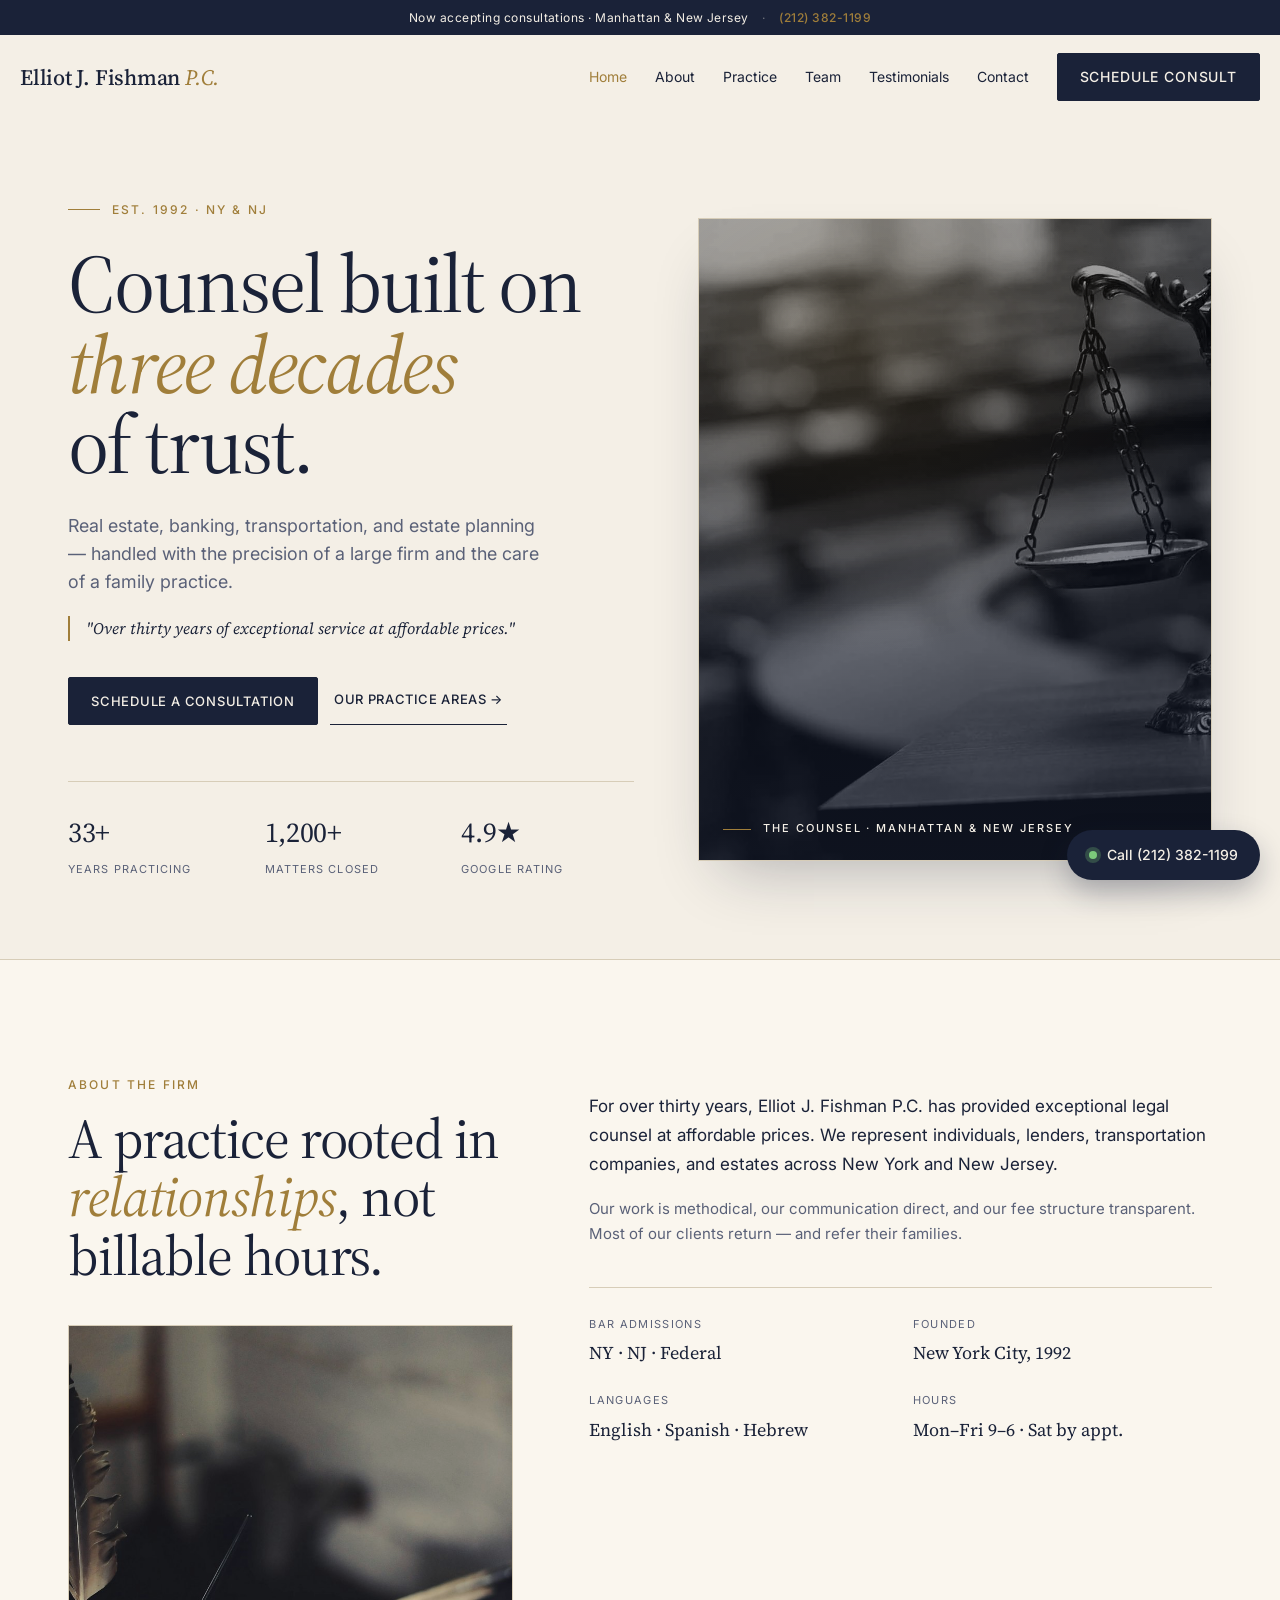
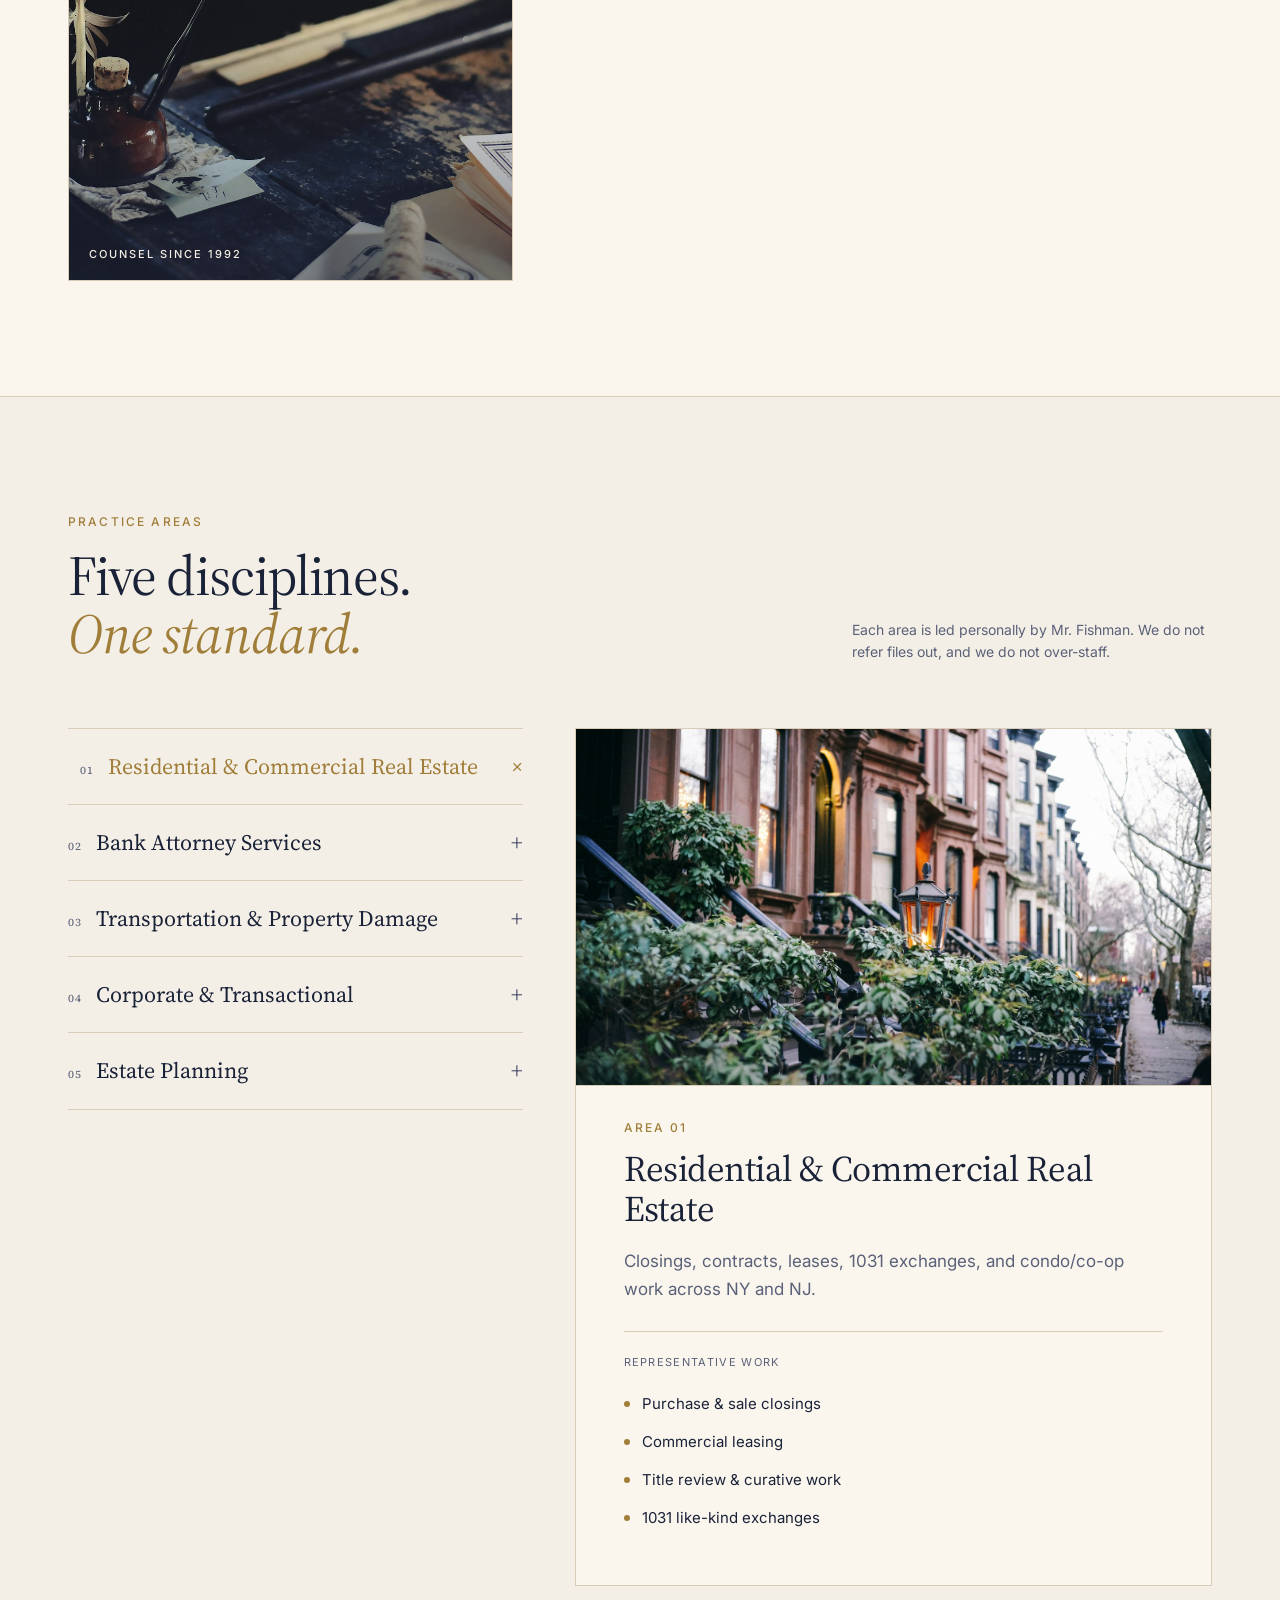
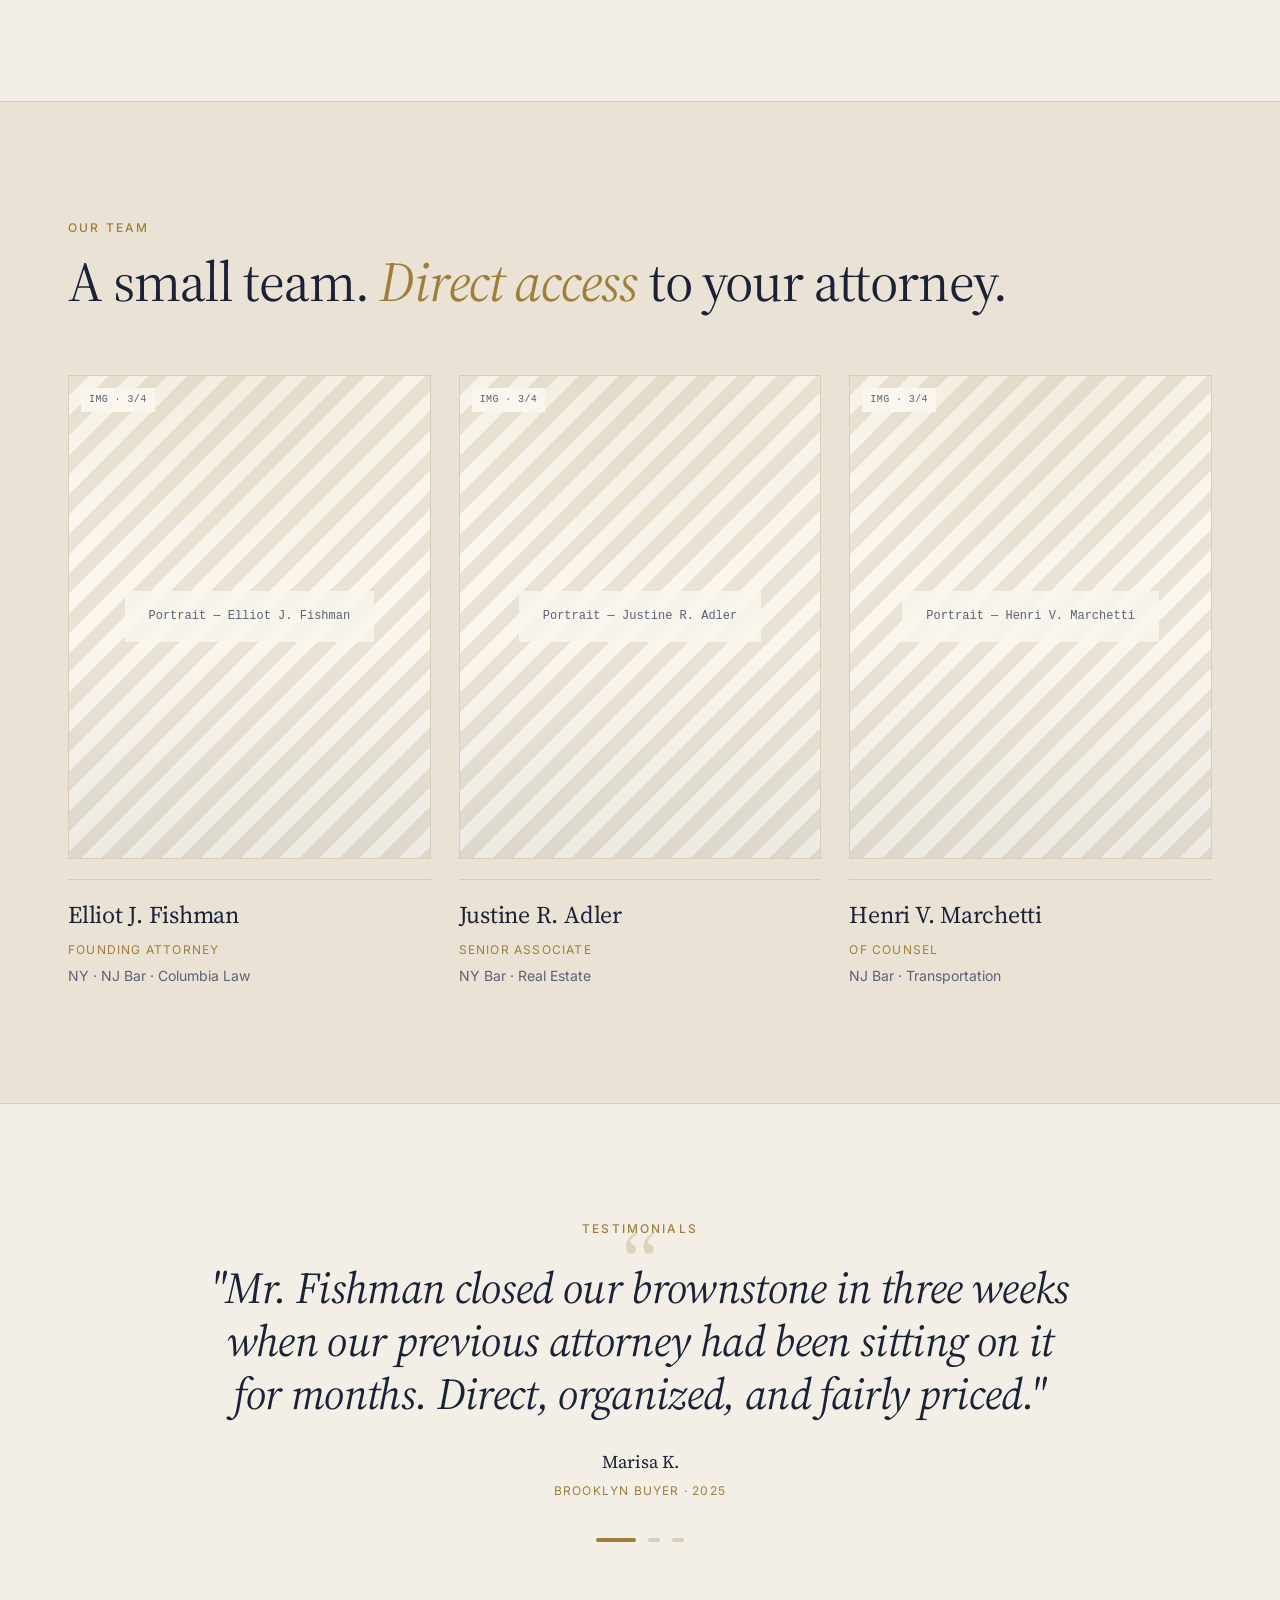
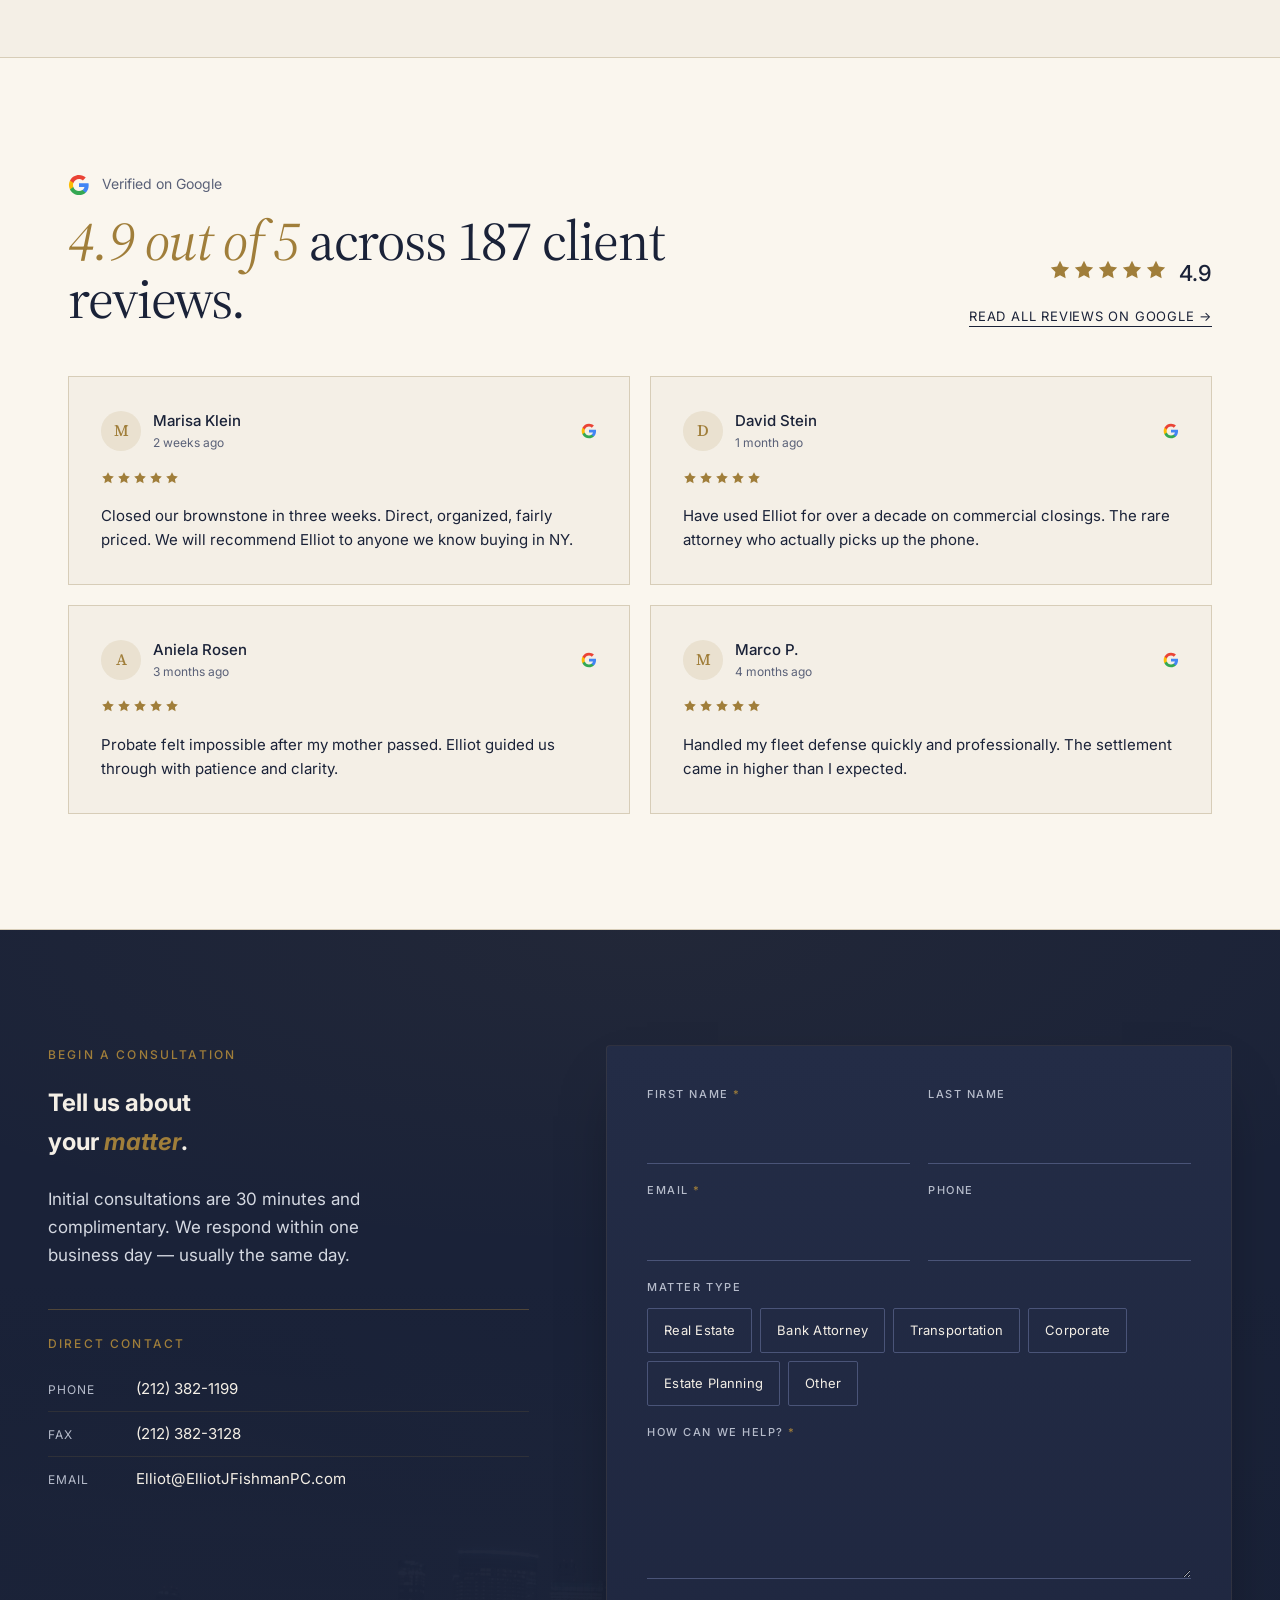
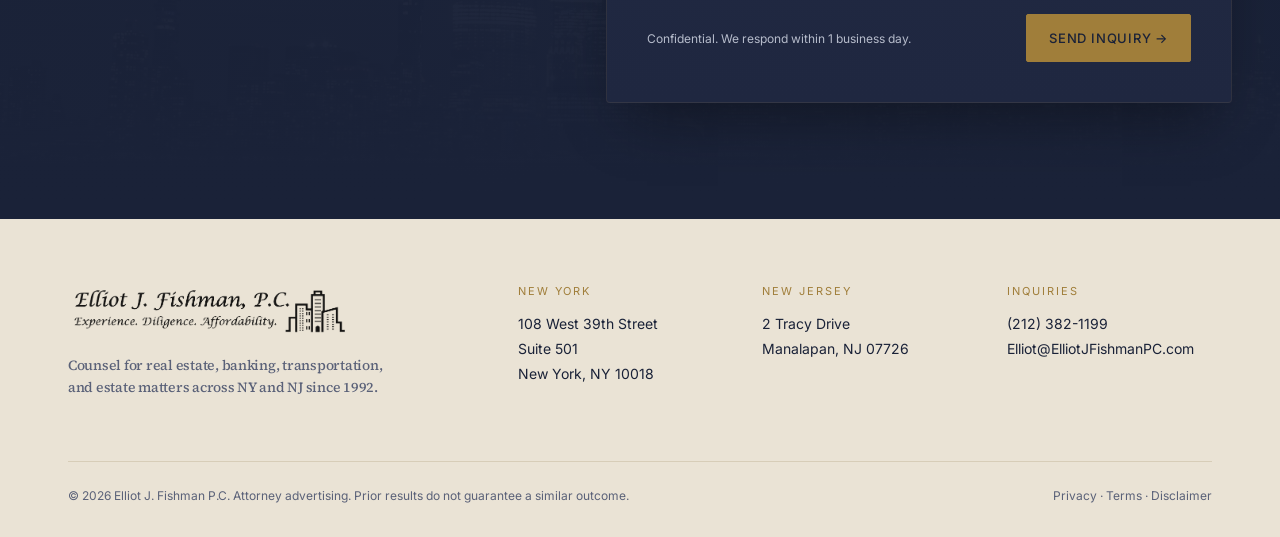
==== index.html @ ef8b5daf "Initial publish of Elliot J. Fishman P.C. site with GitHub Pages workflow Co-Authored-By: Claude Son" ====
<!doctype html>
<html lang="en">
<head>
<meta charset="utf-8" />
<meta name="viewport" content="width=device-width, initial-scale=1, viewport-fit=cover" />
<meta name="theme-color" content="#1A2238" />
<title>Trusted Counsel for Real Estate, Banking & Estate Matters in NY & NJ — Elliot J. Fishman P.C.</title>
<meta name="description" content="Elliot J. Fishman P.C. — over thirty years of exceptional legal counsel at affordable prices in New York and New Jersey." />
<link rel="preconnect" href="https://fonts.googleapis.com" />
<link rel="preconnect" href="https://fonts.gstatic.com" crossorigin />
<link rel="stylesheet" href="https://fonts.googleapis.com/css2?family=Source+Serif+4:ital,opsz,wght@0,8..60,300..700;1,8..60,400..600&family=Inter:wght@400;500;600&display=swap" />
<link rel="stylesheet" href="assets/css/site.css" />
<link rel="icon" href="data:image/svg+xml,%3Csvg xmlns='http://www.w3.org/2000/svg' viewBox='0 0 32 32'%3E%3Crect width='32' height='32' fill='%231A2238'/%3E%3Ctext x='16' y='22' font-family='Georgia,serif' font-size='20' fill='%23A07E3A' text-anchor='middle' font-style='italic'%3EF%3C/text%3E%3C/svg%3E" />
</head>
<body data-page="home">
<a href="#main" class="skip">Skip to content</a>
<div class="promobar">
  <span class="desktop-only">Now accepting consultations · Manhattan & New Jersey</span>
  <span class="sep desktop-only">·</span>
  <a href="tel:2123821199" class="phone">(212) 382-1199</a>
</div>
<header class="nav">
  <div class="container nav-inner">
    <a class="brand" href="index.html">Elliot J. Fishman <em>P.C.</em></a>
    <button class="nav-toggle" aria-expanded="false" aria-controls="nav-links" aria-label="Toggle menu"><span></span></button>
    <nav class="nav-links" id="nav-links">
      <a href="index.html" class="active">Home</a>
      <a href="about.html">About</a>
      <a href="practice.html">Practice</a>
      <a href="team.html">Team</a>
      <a href="testimonials.html">Testimonials</a>
      <a href="contact.html">Contact</a>
      <a href="contact.html" class="btn">Schedule Consult</a>
    </nav>
  </div>
  <div class="nav-backdrop"></div>
</header><main id="main">
<section class="hero">
  <div class="container">
    <div class="hero-inner">
      <div class="reveal">
        <div class="hero-eyebrow"><span class="rule"></span><span class="eyebrow">Est. 1992 · NY & NJ</span></div>
        <h1>Counsel built on<br><em>three decades</em><br>of trust.</h1>
        <p class="lead">Real estate, banking, transportation, and estate planning — handled with the precision of a large firm and the care of a family practice.</p>
        <p class="quote">"Over thirty years of exceptional service at affordable prices."</p>
        <div class="hero-cta">
          <a href="contact.html" class="btn">Schedule a Consultation</a>
          <a href="practice.html" class="btn-link">Our Practice Areas →</a>
        </div>
        <div class="hero-bar">
          <div><div class="stat-n">33+</div><div class="stat-l">Years practicing</div></div>
          <div><div class="stat-n">1,200+</div><div class="stat-l">Matters closed</div></div>
          <div><div class="stat-n">4.9★</div><div class="stat-l">Google rating</div></div>
        </div>
      </div>
      <div class="image reveal">
        <figure class="hero-figure">
          <img src="assets/img/wallpaper-law.webp" alt="Scales of justice in a courtroom" width="1920" height="1080" loading="eager" decoding="async" />
          <figcaption><span class="rule"></span>The Counsel · Manhattan &amp; New Jersey</figcaption>
        </figure>
      </div>
    </div>
  </div>
</section>
<section class="section section--paper" id="about">
  <div class="container">
    <div class="about-grid">
      <div class="reveal">
        <div class="eyebrow">About the Firm</div>
        <h2>A practice rooted in <em>relationships</em>, not billable hours.</h2>
        <figure class="about-figure">
          <img src="assets/img/vintage-desk.jpg" alt="Quill, inkwell, and parchment on a writing desk" width="1200" height="800" loading="lazy" decoding="async" />
          <figcaption>Counsel since 1992</figcaption>
        </figure>
      </div>
      <div class="reveal">
        <p>For over thirty years, Elliot J. Fishman P.C. has provided exceptional legal counsel at affordable prices. We represent individuals, lenders, transportation companies, and estates across New York and New Jersey.</p>
        <p class="dim">Our work is methodical, our communication direct, and our fee structure transparent. Most of our clients return — and refer their families.</p>
        <div class="facts">
          <div class="fact"><div class="k">Bar Admissions</div><div class="v">NY · NJ · Federal</div></div>
          <div class="fact"><div class="k">Founded</div><div class="v">New York City, 1992</div></div>
          <div class="fact"><div class="k">Languages</div><div class="v">English · Spanish · Hebrew</div></div>
          <div class="fact"><div class="k">Hours</div><div class="v">Mon–Fri 9–6 · Sat by appt.</div></div>
        </div>
      </div>
    </div>
  </div>
</section>
<section class="section" id="practice">
  <div class="container">
    <div class="section-head reveal">
      <div class="practice-head">
        <div>
          <div class="eyebrow">Practice Areas</div>
          <h2>Five disciplines.<br><em>One standard.</em></h2>
        </div>
        <div class="helper">Each area is led personally by Mr. Fishman. We do not refer files out, and we do not over-staff.</div>
      </div>
    </div>
    <div class="practice-grid">
      <div class="practice-list reveal">
        
        <button class="practice-item" data-area="real-estate" type="button">
          <span class="title"><span class="num">01</span>Residential & Commercial Real Estate</span>
          <span class="plus" aria-hidden="true">+</span>
        </button>
        <button class="practice-item" data-area="bank" type="button">
          <span class="title"><span class="num">02</span>Bank Attorney Services</span>
          <span class="plus" aria-hidden="true">+</span>
        </button>
        <button class="practice-item" data-area="transport" type="button">
          <span class="title"><span class="num">03</span>Transportation & Property Damage</span>
          <span class="plus" aria-hidden="true">+</span>
        </button>
        <button class="practice-item" data-area="corporate" type="button">
          <span class="title"><span class="num">04</span>Corporate & Transactional</span>
          <span class="plus" aria-hidden="true">+</span>
        </button>
        <button class="practice-item" data-area="estate" type="button">
          <span class="title"><span class="num">05</span>Estate Planning</span>
          <span class="plus" aria-hidden="true">+</span>
        </button>
      </div>
      <div class="reveal">
        
        <div class="practice-card" data-area="real-estate">
          <div class="practice-card-img"><img src="assets/img/brownstone-nyc.jpg" alt="Brownstone homes on a Brooklyn street" loading="lazy" decoding="async" /></div>
          <div class="eyebrow">Area 01</div>
          <h3>Residential & Commercial Real Estate</h3>
          <p>Closings, contracts, leases, 1031 exchanges, and condo/co-op work across NY and NJ.</p>
          <div class="work-head">Representative Work</div>
          <ul class="work-list"><li>Purchase & sale closings</li><li>Commercial leasing</li><li>Title review & curative work</li><li>1031 like-kind exchanges</li></ul>
        </div>
        <div class="practice-card" data-area="bank">
          <div class="practice-card-img"><img src="assets/img/bank-marble.jpg" alt="Classical marble bank facade with columns" loading="lazy" decoding="async" /></div>
          <div class="eyebrow">Area 02</div>
          <h3>Bank Attorney Services</h3>
          <p>Lender representation, loan closings, foreclosure work, and refinance documentation.</p>
          <div class="work-head">Representative Work</div>
          <ul class="work-list"><li>Residential loan closings</li><li>Commercial mortgage closings</li><li>Foreclosure proceedings</li><li>Loan modifications</li></ul>
        </div>
        <div class="practice-card" data-area="transport">
          <div class="practice-card-img"><img src="assets/img/trucks-fleet.jpg" alt="Commercial freight truck on highway" loading="lazy" decoding="async" /></div>
          <div class="eyebrow">Area 03</div>
          <h3>Transportation & Property Damage</h3>
          <p>Fleet, livery, and commercial vehicle defense — claims handled directly with carriers.</p>
          <div class="work-head">Representative Work</div>
          <ul class="work-list"><li>Fleet & livery defense</li><li>Property damage claims</li><li>Subrogation recovery</li><li>Carrier coordination</li></ul>
        </div>
        <div class="practice-card" data-area="corporate">
          <div class="practice-card-img"><img src="assets/img/courthouse-columns.jpg" alt="Classical courthouse columns" loading="lazy" decoding="async" /></div>
          <div class="eyebrow">Area 04</div>
          <h3>Corporate & Transactional</h3>
          <p>Entity formation, partnership agreements, and contract drafting for closely-held businesses.</p>
          <div class="work-head">Representative Work</div>
          <ul class="work-list"><li>LLC & corporation formation</li><li>Operating & partnership agreements</li><li>Asset purchase agreements</li><li>Commercial contracts</li></ul>
        </div>
        <div class="practice-card" data-area="estate">
          <div class="practice-card-img"><img src="assets/img/lawbooks-shelf.jpg" alt="Antique leather-bound law books on a shelf" loading="lazy" decoding="async" /></div>
          <div class="eyebrow">Area 05</div>
          <h3>Estate Planning</h3>
          <p>Wills, trusts, healthcare directives, and probate — designed to keep families intact.</p>
          <div class="work-head">Representative Work</div>
          <ul class="work-list"><li>Wills & living trusts</li><li>Healthcare proxies</li><li>Probate & administration</li><li>Estate tax planning</li></ul>
        </div>
      </div>
    </div>
  </div>
</section>
<section class="section section--alt" id="team">
  <div class="container">
    <div class="section-head reveal">
      <div class="eyebrow">Our Team</div>
      <h2>A small team. <em>Direct access</em> to your attorney.</h2>
    </div>
    <div class="team-grid">
      
      <a class="team-card reveal" href="team.html#elliot-j-fishman" style="text-decoration: none; color: inherit;">
        <div class="ph" data-aspect="3/4" role="img" aria-label="Portrait — Elliot J. Fishman"><span class="tag">IMG · 3/4</span><span class="label">Portrait — Elliot J. Fishman</span></div>
        <div class="meta">
          <div class="name">Elliot J. Fishman</div>
          <div class="role">Founding Attorney</div>
          <div class="creds">NY · NJ Bar · Columbia Law</div>
        </div>
      </a>
      <a class="team-card reveal" href="team.html#justine-r-adler" style="text-decoration: none; color: inherit;">
        <div class="ph" data-aspect="3/4" role="img" aria-label="Portrait — Justine R. Adler"><span class="tag">IMG · 3/4</span><span class="label">Portrait — Justine R. Adler</span></div>
        <div class="meta">
          <div class="name">Justine R. Adler</div>
          <div class="role">Senior Associate</div>
          <div class="creds">NY Bar · Real Estate</div>
        </div>
      </a>
      <a class="team-card reveal" href="team.html#henri-v-marchetti" style="text-decoration: none; color: inherit;">
        <div class="ph" data-aspect="3/4" role="img" aria-label="Portrait — Henri V. Marchetti"><span class="tag">IMG · 3/4</span><span class="label">Portrait — Henri V. Marchetti</span></div>
        <div class="meta">
          <div class="name">Henri V. Marchetti</div>
          <div class="role">Of Counsel</div>
          <div class="creds">NJ Bar · Transportation</div>
        </div>
      </a>
    </div>
  </div>
</section>
<section class="section testimonials" id="testimonials">
  <div class="container">
    <div class="eyebrow">Testimonials</div>
    <div class="tcarousel reveal">
      
      <div class="tslide active">
        <blockquote>"Mr. Fishman closed our brownstone in three weeks when our previous attorney had been sitting on it for months. Direct, organized, and fairly priced."</blockquote>
        <div class="who">Marisa K.</div>
        <div class="when">Brooklyn buyer · 2025</div>
      </div>
      <div class="tslide">
        <blockquote>"We have used Elliot for every commercial closing for over a decade. He is the rare attorney who actually picks up the phone."</blockquote>
        <div class="who">David S.</div>
        <div class="when">Lender, Manhattan · 2024</div>
      </div>
      <div class="tslide">
        <blockquote>"After my mother passed, the probate felt impossible. Elliot guided us through it with patience I will never forget."</blockquote>
        <div class="who">Aniela R.</div>
        <div class="when">Estate client · 2025</div>
      </div>
    </div>
    <div class="tdots">
      <button class="active" aria-label="Testimonial 1"></button><button class="" aria-label="Testimonial 2"></button><button class="" aria-label="Testimonial 3"></button>
    </div>
  </div>
</section>
<section class="section section--paper" id="reviews">
  <div class="container">
    <div class="reviews-head reveal">
      <div>
        <div style="display:flex;align-items:center;gap:12px;margin-bottom:14px;"><svg width="22" height="22" viewBox="0 0 24 24" aria-label="Google"><path d="M22.56 12.25c0-.78-.07-1.53-.2-2.25H12v4.26h5.92c-.26 1.37-1.04 2.53-2.21 3.31v2.77h3.57c2.08-1.92 3.28-4.74 3.28-8.09z" fill="#4285F4"/><path d="M12 23c2.97 0 5.46-.98 7.28-2.66l-3.57-2.77c-.98.66-2.23 1.06-3.71 1.06-2.86 0-5.29-1.93-6.16-4.53H2.18v2.84C3.99 20.53 7.7 23 12 23z" fill="#34A853"/><path d="M5.84 14.09c-.22-.66-.35-1.36-.35-2.09s.13-1.43.35-2.09V7.07H2.18C1.43 8.55 1 10.22 1 12s.43 3.45 1.18 4.93l2.85-2.22.81-.62z" fill="#FBBC05"/><path d="M12 5.38c1.62 0 3.06.56 4.21 1.64l3.15-3.15C17.45 2.09 14.97 1 12 1 7.7 1 3.99 3.47 2.18 7.07l3.66 2.84c.87-2.6 3.3-4.53 6.16-4.53z" fill="#EA4335"/></svg><span style="font-size:14px;color:var(--ink-soft);">Verified on Google</span></div>
        <h2><em>4.9 out of 5</em> across 187 client reviews.</h2>
      </div>
      <div class="right">
        <span class="stars large"><svg width="22" height="22" viewBox="0 0 24 24" fill="var(--gold)"><path d="M12 2l3.09 6.26L22 9.27l-5 4.87 1.18 6.88L12 17.77l-6.18 3.25L7 14.14 2 9.27l6.91-1.01L12 2z"/></svg><svg width="22" height="22" viewBox="0 0 24 24" fill="var(--gold)"><path d="M12 2l3.09 6.26L22 9.27l-5 4.87 1.18 6.88L12 17.77l-6.18 3.25L7 14.14 2 9.27l6.91-1.01L12 2z"/></svg><svg width="22" height="22" viewBox="0 0 24 24" fill="var(--gold)"><path d="M12 2l3.09 6.26L22 9.27l-5 4.87 1.18 6.88L12 17.77l-6.18 3.25L7 14.14 2 9.27l6.91-1.01L12 2z"/></svg><svg width="22" height="22" viewBox="0 0 24 24" fill="var(--gold)"><path d="M12 2l3.09 6.26L22 9.27l-5 4.87 1.18 6.88L12 17.77l-6.18 3.25L7 14.14 2 9.27l6.91-1.01L12 2z"/></svg><svg width="22" height="22" viewBox="0 0 24 24" fill="var(--gold)"><path d="M12 2l3.09 6.26L22 9.27l-5 4.87 1.18 6.88L12 17.77l-6.18 3.25L7 14.14 2 9.27l6.91-1.01L12 2z"/></svg></span><span class="num">4.9</span>
        <div style="margin-top:12px;"><a href="#" style="font-size:13px;color:var(--ink);border-bottom:1px solid var(--ink);text-decoration:none;padding-bottom:2px;letter-spacing:0.06em;text-transform:uppercase;">Read all reviews on Google →</a></div>
      </div>
    </div>
    <div class="reviews-grid">
      
      <div class="review reveal">
        <div class="review-top">
          <div class="review-who">
            <div class="av">M</div>
            <div><div class="nm">Marisa Klein</div><div class="tm">2 weeks ago</div></div>
          </div>
          <svg width="16" height="16" viewBox="0 0 24 24" aria-label="Google"><path d="M22.56 12.25c0-.78-.07-1.53-.2-2.25H12v4.26h5.92c-.26 1.37-1.04 2.53-2.21 3.31v2.77h3.57c2.08-1.92 3.28-4.74 3.28-8.09z" fill="#4285F4"/><path d="M12 23c2.97 0 5.46-.98 7.28-2.66l-3.57-2.77c-.98.66-2.23 1.06-3.71 1.06-2.86 0-5.29-1.93-6.16-4.53H2.18v2.84C3.99 20.53 7.7 23 12 23z" fill="#34A853"/><path d="M5.84 14.09c-.22-.66-.35-1.36-.35-2.09s.13-1.43.35-2.09V7.07H2.18C1.43 8.55 1 10.22 1 12s.43 3.45 1.18 4.93l2.85-2.22.81-.62z" fill="#FBBC05"/><path d="M12 5.38c1.62 0 3.06.56 4.21 1.64l3.15-3.15C17.45 2.09 14.97 1 12 1 7.7 1 3.99 3.47 2.18 7.07l3.66 2.84c.87-2.6 3.3-4.53 6.16-4.53z" fill="#EA4335"/></svg>
        </div>
        <span class="stars"><svg width="14" height="14" viewBox="0 0 24 24" fill="var(--gold)"><path d="M12 2l3.09 6.26L22 9.27l-5 4.87 1.18 6.88L12 17.77l-6.18 3.25L7 14.14 2 9.27l6.91-1.01L12 2z"/></svg><svg width="14" height="14" viewBox="0 0 24 24" fill="var(--gold)"><path d="M12 2l3.09 6.26L22 9.27l-5 4.87 1.18 6.88L12 17.77l-6.18 3.25L7 14.14 2 9.27l6.91-1.01L12 2z"/></svg><svg width="14" height="14" viewBox="0 0 24 24" fill="var(--gold)"><path d="M12 2l3.09 6.26L22 9.27l-5 4.87 1.18 6.88L12 17.77l-6.18 3.25L7 14.14 2 9.27l6.91-1.01L12 2z"/></svg><svg width="14" height="14" viewBox="0 0 24 24" fill="var(--gold)"><path d="M12 2l3.09 6.26L22 9.27l-5 4.87 1.18 6.88L12 17.77l-6.18 3.25L7 14.14 2 9.27l6.91-1.01L12 2z"/></svg><svg width="14" height="14" viewBox="0 0 24 24" fill="var(--gold)"><path d="M12 2l3.09 6.26L22 9.27l-5 4.87 1.18 6.88L12 17.77l-6.18 3.25L7 14.14 2 9.27l6.91-1.01L12 2z"/></svg></span>
        <p>Closed our brownstone in three weeks. Direct, organized, fairly priced. We will recommend Elliot to anyone we know buying in NY.</p>
      </div>
      <div class="review reveal">
        <div class="review-top">
          <div class="review-who">
            <div class="av">D</div>
            <div><div class="nm">David Stein</div><div class="tm">1 month ago</div></div>
          </div>
          <svg width="16" height="16" viewBox="0 0 24 24" aria-label="Google"><path d="M22.56 12.25c0-.78-.07-1.53-.2-2.25H12v4.26h5.92c-.26 1.37-1.04 2.53-2.21 3.31v2.77h3.57c2.08-1.92 3.28-4.74 3.28-8.09z" fill="#4285F4"/><path d="M12 23c2.97 0 5.46-.98 7.28-2.66l-3.57-2.77c-.98.66-2.23 1.06-3.71 1.06-2.86 0-5.29-1.93-6.16-4.53H2.18v2.84C3.99 20.53 7.7 23 12 23z" fill="#34A853"/><path d="M5.84 14.09c-.22-.66-.35-1.36-.35-2.09s.13-1.43.35-2.09V7.07H2.18C1.43 8.55 1 10.22 1 12s.43 3.45 1.18 4.93l2.85-2.22.81-.62z" fill="#FBBC05"/><path d="M12 5.38c1.62 0 3.06.56 4.21 1.64l3.15-3.15C17.45 2.09 14.97 1 12 1 7.7 1 3.99 3.47 2.18 7.07l3.66 2.84c.87-2.6 3.3-4.53 6.16-4.53z" fill="#EA4335"/></svg>
        </div>
        <span class="stars"><svg width="14" height="14" viewBox="0 0 24 24" fill="var(--gold)"><path d="M12 2l3.09 6.26L22 9.27l-5 4.87 1.18 6.88L12 17.77l-6.18 3.25L7 14.14 2 9.27l6.91-1.01L12 2z"/></svg><svg width="14" height="14" viewBox="0 0 24 24" fill="var(--gold)"><path d="M12 2l3.09 6.26L22 9.27l-5 4.87 1.18 6.88L12 17.77l-6.18 3.25L7 14.14 2 9.27l6.91-1.01L12 2z"/></svg><svg width="14" height="14" viewBox="0 0 24 24" fill="var(--gold)"><path d="M12 2l3.09 6.26L22 9.27l-5 4.87 1.18 6.88L12 17.77l-6.18 3.25L7 14.14 2 9.27l6.91-1.01L12 2z"/></svg><svg width="14" height="14" viewBox="0 0 24 24" fill="var(--gold)"><path d="M12 2l3.09 6.26L22 9.27l-5 4.87 1.18 6.88L12 17.77l-6.18 3.25L7 14.14 2 9.27l6.91-1.01L12 2z"/></svg><svg width="14" height="14" viewBox="0 0 24 24" fill="var(--gold)"><path d="M12 2l3.09 6.26L22 9.27l-5 4.87 1.18 6.88L12 17.77l-6.18 3.25L7 14.14 2 9.27l6.91-1.01L12 2z"/></svg></span>
        <p>Have used Elliot for over a decade on commercial closings. The rare attorney who actually picks up the phone.</p>
      </div>
      <div class="review reveal">
        <div class="review-top">
          <div class="review-who">
            <div class="av">A</div>
            <div><div class="nm">Aniela Rosen</div><div class="tm">3 months ago</div></div>
          </div>
          <svg width="16" height="16" viewBox="0 0 24 24" aria-label="Google"><path d="M22.56 12.25c0-.78-.07-1.53-.2-2.25H12v4.26h5.92c-.26 1.37-1.04 2.53-2.21 3.31v2.77h3.57c2.08-1.92 3.28-4.74 3.28-8.09z" fill="#4285F4"/><path d="M12 23c2.97 0 5.46-.98 7.28-2.66l-3.57-2.77c-.98.66-2.23 1.06-3.71 1.06-2.86 0-5.29-1.93-6.16-4.53H2.18v2.84C3.99 20.53 7.7 23 12 23z" fill="#34A853"/><path d="M5.84 14.09c-.22-.66-.35-1.36-.35-2.09s.13-1.43.35-2.09V7.07H2.18C1.43 8.55 1 10.22 1 12s.43 3.45 1.18 4.93l2.85-2.22.81-.62z" fill="#FBBC05"/><path d="M12 5.38c1.62 0 3.06.56 4.21 1.64l3.15-3.15C17.45 2.09 14.97 1 12 1 7.7 1 3.99 3.47 2.18 7.07l3.66 2.84c.87-2.6 3.3-4.53 6.16-4.53z" fill="#EA4335"/></svg>
        </div>
        <span class="stars"><svg width="14" height="14" viewBox="0 0 24 24" fill="var(--gold)"><path d="M12 2l3.09 6.26L22 9.27l-5 4.87 1.18 6.88L12 17.77l-6.18 3.25L7 14.14 2 9.27l6.91-1.01L12 2z"/></svg><svg width="14" height="14" viewBox="0 0 24 24" fill="var(--gold)"><path d="M12 2l3.09 6.26L22 9.27l-5 4.87 1.18 6.88L12 17.77l-6.18 3.25L7 14.14 2 9.27l6.91-1.01L12 2z"/></svg><svg width="14" height="14" viewBox="0 0 24 24" fill="var(--gold)"><path d="M12 2l3.09 6.26L22 9.27l-5 4.87 1.18 6.88L12 17.77l-6.18 3.25L7 14.14 2 9.27l6.91-1.01L12 2z"/></svg><svg width="14" height="14" viewBox="0 0 24 24" fill="var(--gold)"><path d="M12 2l3.09 6.26L22 9.27l-5 4.87 1.18 6.88L12 17.77l-6.18 3.25L7 14.14 2 9.27l6.91-1.01L12 2z"/></svg><svg width="14" height="14" viewBox="0 0 24 24" fill="var(--gold)"><path d="M12 2l3.09 6.26L22 9.27l-5 4.87 1.18 6.88L12 17.77l-6.18 3.25L7 14.14 2 9.27l6.91-1.01L12 2z"/></svg></span>
        <p>Probate felt impossible after my mother passed. Elliot guided us through with patience and clarity.</p>
      </div>
      <div class="review reveal">
        <div class="review-top">
          <div class="review-who">
            <div class="av">M</div>
            <div><div class="nm">Marco P.</div><div class="tm">4 months ago</div></div>
          </div>
          <svg width="16" height="16" viewBox="0 0 24 24" aria-label="Google"><path d="M22.56 12.25c0-.78-.07-1.53-.2-2.25H12v4.26h5.92c-.26 1.37-1.04 2.53-2.21 3.31v2.77h3.57c2.08-1.92 3.28-4.74 3.28-8.09z" fill="#4285F4"/><path d="M12 23c2.97 0 5.46-.98 7.28-2.66l-3.57-2.77c-.98.66-2.23 1.06-3.71 1.06-2.86 0-5.29-1.93-6.16-4.53H2.18v2.84C3.99 20.53 7.7 23 12 23z" fill="#34A853"/><path d="M5.84 14.09c-.22-.66-.35-1.36-.35-2.09s.13-1.43.35-2.09V7.07H2.18C1.43 8.55 1 10.22 1 12s.43 3.45 1.18 4.93l2.85-2.22.81-.62z" fill="#FBBC05"/><path d="M12 5.38c1.62 0 3.06.56 4.21 1.64l3.15-3.15C17.45 2.09 14.97 1 12 1 7.7 1 3.99 3.47 2.18 7.07l3.66 2.84c.87-2.6 3.3-4.53 6.16-4.53z" fill="#EA4335"/></svg>
        </div>
        <span class="stars"><svg width="14" height="14" viewBox="0 0 24 24" fill="var(--gold)"><path d="M12 2l3.09 6.26L22 9.27l-5 4.87 1.18 6.88L12 17.77l-6.18 3.25L7 14.14 2 9.27l6.91-1.01L12 2z"/></svg><svg width="14" height="14" viewBox="0 0 24 24" fill="var(--gold)"><path d="M12 2l3.09 6.26L22 9.27l-5 4.87 1.18 6.88L12 17.77l-6.18 3.25L7 14.14 2 9.27l6.91-1.01L12 2z"/></svg><svg width="14" height="14" viewBox="0 0 24 24" fill="var(--gold)"><path d="M12 2l3.09 6.26L22 9.27l-5 4.87 1.18 6.88L12 17.77l-6.18 3.25L7 14.14 2 9.27l6.91-1.01L12 2z"/></svg><svg width="14" height="14" viewBox="0 0 24 24" fill="var(--gold)"><path d="M12 2l3.09 6.26L22 9.27l-5 4.87 1.18 6.88L12 17.77l-6.18 3.25L7 14.14 2 9.27l6.91-1.01L12 2z"/></svg><svg width="14" height="14" viewBox="0 0 24 24" fill="var(--gold)"><path d="M12 2l3.09 6.26L22 9.27l-5 4.87 1.18 6.88L12 17.77l-6.18 3.25L7 14.14 2 9.27l6.91-1.01L12 2z"/></svg></span>
        <p>Handled my fleet defense quickly and professionally. The settlement came in higher than I expected.</p>
      </div>
    </div>
  </div>
</section>
<section class="contact" id="contact">
  <div class="container">
    <div class="reveal">
      <div class="eyebrow">Begin a Consultation</div>
      <h2>Tell us about<br>your <em>matter</em>.</h2>
      <p class="lead">Initial consultations are 30 minutes and complimentary. We respond within one business day — usually the same day.</p>
      <div class="contact-direct">
        <div class="eyebrow">Direct Contact</div>
        <div class="row"><span class="k">Phone</span><span><a href="tel:2123821199">(212) 382-1199</a></span></div>
        <div class="row"><span class="k">Fax</span><span>(212) 382-3128</span></div>
        <div class="row"><span class="k">Email</span><span><a href="mailto:Elliot@ElliotJFishmanPC.com">Elliot@ElliotJFishmanPC.com</a></span></div>
      </div>
    </div>
    <div class="reveal">
      <div class="form-wrap">
        <form class="contact-form form" novalidate>
          <input type="hidden" name="matter" value="" />
          <div class="form-row">
            <div class="field" data-required><label>First Name <span class="req">*</span></label><input name="first" type="text" autocomplete="given-name" /></div>
            <div class="field"><label>Last Name</label><input name="last" type="text" autocomplete="family-name" /></div>
          </div>
          <div class="form-row">
            <div class="field" data-required data-type="email"><label>Email <span class="req">*</span></label><input name="email" type="email" autocomplete="email" /></div>
            <div class="field"><label>Phone</label><input name="phone" type="tel" autocomplete="tel" /></div>
          </div>
          <div class="field" style="margin-bottom:18px;">
            <div class="matter-label">Matter type</div>
            <div class="matter-chips">
              <button type="button" class="chip" data-matter="Real Estate">Real Estate</button><button type="button" class="chip" data-matter="Bank Attorney">Bank Attorney</button><button type="button" class="chip" data-matter="Transportation">Transportation</button><button type="button" class="chip" data-matter="Corporate">Corporate</button><button type="button" class="chip" data-matter="Estate Planning">Estate Planning</button><button type="button" class="chip" data-matter="Other">Other</button>
            </div>
          </div>
          <div class="field" data-required><label>How can we help? <span class="req">*</span></label><textarea name="message" rows="4"></textarea></div>
          <div class="form-foot">
            <span class="note">Confidential. We respond within 1 business day.</span>
            <button type="submit" class="btn btn-gold">Send Inquiry →</button>
          </div>
        </form>
      </div>
      <div class="success" style="display:none;">
        <div class="check">✓</div>
        <h3>Inquiry received.</h3>
        <p>Thank you, <span data-name>there</span>. Mr. Fishman or a senior associate will reach out within one business day.</p>
        <button class="btn">Send another</button>
      </div>
    </div>
  </div>
</section></main>
<footer class="footer">
  <div class="container">
    <div class="footer-grid">
      <div class="footer-brand">
        <img src="assets/img/logo.webp" alt="Elliot J. Fishman P.C. — Experience. Diligence. Affordability." class="footer-logo" width="500" height="120" loading="lazy" />
        <p>Counsel for real estate, banking, transportation, and estate matters across NY and NJ since 1992.</p>
      </div>
      <div class="footer-col">
        <div class="h">New York</div>
        <div>108 West 39th Street</div>
        <div>Suite 501</div>
        <div>New York, NY 10018</div>
      </div>
      <div class="footer-col">
        <div class="h">New Jersey</div>
        <div>2 Tracy Drive</div>
        <div>Manalapan, NJ 07726</div>
      </div>
      <div class="footer-col">
        <div class="h">Inquiries</div>
        <div><a href="tel:2123821199">(212) 382-1199</a></div>
        <div><a href="mailto:Elliot@ElliotJFishmanPC.com">Elliot@ElliotJFishmanPC.com</a></div>
      </div>
    </div>
    <div class="footer-bar">
      <span>© 2026 Elliot J. Fishman P.C. Attorney advertising. Prior results do not guarantee a similar outcome.</span>
      <span>Privacy · Terms · Disclaimer</span>
    </div>
  </div>
</footer>
<a href="tel:2123821199" class="sticky-call" aria-label="Call (212) 382-1199">
  <span class="pulse" aria-hidden="true"></span>
  <span class="label">Call (212) 382-1199</span>
</a>
<script src="assets/js/site.js"></script>
</body>
</html>
---- assets/css/site.css ----
/* Fishman Law — Direction A (The Counsel)
   Editorial trust: Source Serif 4 + Inter, ivory + ink navy + warm gold.
   Mobile-first; scales up gracefully. */

:root {
  --bg: #F4EFE6;
  --bg-alt: #EAE3D5;
  --paper: #FAF6EE;
  --ink: #1A2238;
  --ink-soft: #5A6178;
  --rule: #D7CDB8;
  --gold: #A07E3A;
  --gold-soft: #A07E3A20;
  --maxw: 1240px;
  --pad-x: clamp(24px, 5vw, 48px);
  --display: "Source Serif 4", "Iowan Old Style", Georgia, serif;
  --body: "Inter", system-ui, -apple-system, "Segoe UI", sans-serif;
  --shadow-lg: 0 20px 50px rgba(26, 34, 56, 0.10);
  --shadow-md: 0 8px 24px rgba(26, 34, 56, 0.08);
}

*, *::before, *::after { box-sizing: border-box; }

html { scroll-behavior: smooth; overflow-x: hidden; }
body {
  margin: 0;
  background: var(--bg);
  color: var(--ink);
  font-family: var(--body);
  font-size: 16px;
  line-height: 1.6;
  -webkit-font-smoothing: antialiased;
  -moz-osx-font-smoothing: grayscale;
  text-rendering: optimizeLegibility;
  overflow-x: hidden;
}

img { display: block; max-width: 100%; height: auto; }
a { color: inherit; }
button, input, textarea, select { font: inherit; color: inherit; }

.serif { font-family: var(--display); font-weight: 400; }
.eyebrow {
  font-size: 12px;
  letter-spacing: 0.18em;
  text-transform: uppercase;
  color: var(--gold);
  font-weight: 500;
}
.rule { width: 32px; height: 1px; background: var(--gold); display: inline-block; }

.container { max-width: var(--maxw); margin: 0 auto; padding-left: var(--pad-x); padding-right: var(--pad-x); width: 100%; box-sizing: border-box; }

/* ============== Promo bar ============== */
.promobar {
  background: var(--ink);
  color: var(--bg);
  font-size: 12px;
  letter-spacing: 0.04em;
  padding: 8px 0;
  text-align: center;
}
.promobar .sep { margin: 0 10px; opacity: 0.4; }
.promobar .phone { color: var(--gold); font-weight: 500; text-decoration: none; }
@media (max-width: 540px) { .promobar .desktop-only { display: none; } }

/* ============== Nav ============== */
.nav {
  position: sticky; top: 0; z-index: 50;
  background: rgba(250, 246, 238, 0);
  border-bottom: 1px solid transparent;
  transition: background .25s ease, border-color .25s ease, backdrop-filter .25s ease;
}
.nav.scrolled {
  background: rgba(250, 246, 238, 0.94);
  backdrop-filter: saturate(140%) blur(10px);
  -webkit-backdrop-filter: saturate(140%) blur(10px);
  border-bottom-color: var(--rule);
}
.nav-inner {
  display: flex; align-items: center; justify-content: space-between;
  padding: 18px 0;
  gap: 16px;
  gap: 16px;
}
.brand {
  font-family: var(--display);
  font-size: 22px; font-weight: 500; letter-spacing: -0.01em;
  text-decoration: none; color: var(--ink); line-height: 1;
}
.brand em { color: var(--gold); font-style: italic; font-weight: 400; }
.nav-links { display: flex; align-items: center; gap: 28px; }
.nav-links a { color: var(--ink); text-decoration: none; font-size: 14px; }
.nav-links a:hover { color: var(--gold); }
.nav-links a.active { color: var(--gold); }
.nav-links a.btn { color: var(--bg); }
.nav-links a.btn:hover { color: var(--ink); }
.btn {
  display: inline-flex; align-items: center; gap: 8px;
  background: var(--ink); color: var(--bg);
  padding: 14px 22px; border-radius: 2px;
  text-decoration: none; font-size: 13px;
  letter-spacing: 0.06em; text-transform: uppercase; font-weight: 500;
  border: 1px solid var(--ink); cursor: pointer;
  transition: background .18s ease, color .18s ease, transform .18s ease, box-shadow .18s ease;
  min-height: 48px; line-height: 1;
}
.btn:active { transform: translateY(1px); }
.btn:focus-visible { outline: 2px solid var(--gold); outline-offset: 3px; }
.btn:hover { background: var(--gold); border-color: var(--gold); color: var(--ink); box-shadow: 0 10px 24px -8px rgba(160,126,58,0.5); }
.btn-ghost {
  background: transparent; color: var(--ink); border: 1px solid var(--ink);
}
.btn-ghost:hover { background: var(--ink); color: var(--bg); }
.btn-gold { background: var(--gold); border-color: var(--gold); color: var(--ink); }
.btn-gold:hover { background: var(--ink); border-color: var(--ink); color: var(--bg); }

.nav-toggle {
  display: none;
  width: 48px; height: 48px;
  background: transparent; border: 1px solid var(--rule);
  border-radius: 2px; cursor: pointer;
  padding: 0; align-items: center; justify-content: center;
  transition: border-color .15s, background .15s;
}
.nav-toggle:hover { border-color: var(--gold); }
.nav-toggle[aria-expanded="true"] { background: var(--paper); border-color: var(--gold); position: relative; z-index: 51; }
.nav-toggle span {
  position: relative; display: block; width: 18px; height: 1.5px; background: var(--ink);
  transition: transform .25s, opacity .25s;
}
.nav-toggle span::before, .nav-toggle span::after {
  content: ""; position: absolute; left: 0; width: 18px; height: 1.5px; background: var(--ink);
  transition: transform .25s, top .25s;
}
.nav-toggle span::before { top: -6px; }
.nav-toggle span::after { top: 6px; }
.nav-toggle[aria-expanded="true"] span { background: transparent; }
.nav-toggle[aria-expanded="true"] span::before { top: 0; transform: rotate(45deg); }
.nav-toggle[aria-expanded="true"] span::after { top: 0; transform: rotate(-45deg); }

@media (max-width: 1024px) {
  .nav-toggle { display: inline-flex; }
  .nav-links {
    position: fixed; inset: 0 0 0 auto;
    width: min(380px, 88vw);
    flex-direction: column;
    align-items: stretch;
    background: var(--paper);
    padding: 96px 28px 32px;
    gap: 0;
    transform: translateX(100%);
    transition: transform .3s ease;
    box-shadow: -20px 0 40px rgba(26,34,56,0.08);
    z-index: 49;
    overflow-y: auto;
    overscroll-behavior: contain;
    padding-bottom: max(32px, env(safe-area-inset-bottom));
  }
  .nav-links.open { transform: translateX(0); }
  .nav-links a {
    font-family: var(--display);
    font-size: 22px;
    padding: 16px 0;
    border-bottom: 1px solid var(--rule);
    letter-spacing: -0.01em;
    transition: color .15s, padding-left .25s;
  }
  .nav-links a:hover, .nav-links a.active { padding-left: 8px; }
  .nav-links .btn { margin-top: 28px; justify-content: center; padding: 18px; font-size: 13px; border-radius: 2px; }
  .nav-links .btn:hover { padding-left: 18px; }
  .nav-backdrop {
    position: fixed; inset: 0; background: rgba(26,34,56,0.4);
    opacity: 0; pointer-events: none;
    transition: opacity .25s; z-index: 48;
  }
  .nav-backdrop.show { opacity: 1; pointer-events: auto; }
}
@media (max-width: 640px) {
  .nav-inner { padding-left: 8px; padding-right: 8px; }
  .brand { font-size: 19px; }
}

/* ============== Hero ============== */
.hero {
  border-bottom: 1px solid var(--rule);
}
.hero-inner {
  display: grid;
  grid-template-columns: 1.1fr 1fr;
  gap: 64px;
  align-items: center;
  min-height: 680px;
  padding: 80px 0;
}
.hero h1 {
  font-family: var(--display);
  font-size: clamp(40px, 6.4vw, 84px);
  line-height: 0.98;
  font-weight: 400;
  letter-spacing: -0.025em;
  margin: 24px 0 0;
  text-wrap: balance;
}
.hero h1 em { color: var(--gold); font-style: italic; font-weight: 400; }
.hero .lead {
  font-size: clamp(17px, 1.4vw, 19px);
  line-height: 1.55;
  color: var(--ink-soft);
  margin-top: 28px;
  max-width: 480px;
}
.hero .quote {
  font-family: var(--display);
  font-style: italic;
  font-size: 16px;
  margin-top: 20px;
  padding-left: 16px;
  border-left: 2px solid var(--gold);
  max-width: 500px;
}
.hero-cta { display: flex; flex-wrap: wrap; gap: 12px; margin-top: 36px; }
.hero-cta .btn-link {
  color: var(--ink);
  padding: 12px 4px;
  border-bottom: 1px solid var(--ink);
  text-decoration: none;
  font-size: 13px;
  letter-spacing: 0.05em;
  text-transform: uppercase;
  font-weight: 500;
}
.hero-bar {
  display: grid;
  grid-template-columns: repeat(3, 1fr);
  gap: 24px;
  margin-top: 56px;
  padding-top: 28px;
  border-top: 1px solid var(--rule);
}
.hero-bar .stat-n { font-family: var(--display); font-size: clamp(22px, 2.2vw, 30px); font-weight: 400; letter-spacing: -0.01em; }
.hero-bar .stat-l { font-size: 11px; letter-spacing: 0.1em; text-transform: uppercase; color: var(--ink-soft); margin-top: 6px; }

.hero-eyebrow { display: flex; align-items: center; gap: 12px; }

@media (max-width: 1024px) {
  .hero-inner { grid-template-columns: 1fr; gap: 36px; min-height: 0; padding: 40px 0 64px; }
  .hero h1 { font-size: clamp(38px, 7.5vw, 60px); }
  .hero .image { order: -1; max-width: 520px; margin: 0 auto; width: 100%; }
  .hero .image .ph { max-height: 56vh; }
  .hero-bar { gap: 16px; }
  .hero .lead { max-width: none; }
  .hero .quote { max-width: none; }
}
@media (max-width: 640px) {
  .hero-inner { padding: 24px 0 56px; gap: 28px; }
  .hero .image { max-width: 100%; }
  .hero .image .ph { max-height: 60vh; }
  .hero h1 { font-size: clamp(36px, 9vw, 48px); }
  .hero-bar { grid-template-columns: 1fr 1fr; gap: 18px 24px; }
  .hero-bar > div:nth-child(3) { grid-column: 1 / -1; padding-top: 12px; border-top: 1px solid var(--rule); }
}

/* ============== Hero figure (real photo) ============== */
.hero-figure {
  position: relative; margin: 0;
  aspect-ratio: 4 / 5;
  overflow: hidden;
  border: 1px solid var(--rule);
  background: var(--ink);
  box-shadow: 0 30px 60px -24px rgba(26,34,56,0.30);
}
.hero-figure img {
  position: absolute; inset: 0;
  width: 100%; height: 100%;
  object-fit: cover;
  filter: contrast(1.04) brightness(0.92);
}
.hero-figure::before {
  content: "";
  position: absolute; inset: 0;
  background:
    radial-gradient(120% 80% at 30% 20%, rgba(160,126,58,0.18), transparent 60%),
    linear-gradient(180deg, rgba(26,34,56,0.10) 0%, rgba(26,34,56,0.55) 100%);
  pointer-events: none;
  z-index: 1;
}
.hero-figure figcaption {
  position: absolute; left: 24px; right: 24px; bottom: 22px;
  z-index: 2;
  display: flex; align-items: center; gap: 12px;
  color: var(--bg);
  font-size: 11px; letter-spacing: 0.18em; text-transform: uppercase;
  font-weight: 500;
}
.hero-figure figcaption .rule { background: var(--gold); width: 28px; }
@media (max-width: 1024px) {
  .hero-figure { aspect-ratio: 5 / 4; max-height: 56vh; }
}
@media (max-width: 640px) {
  .hero-figure { aspect-ratio: 4 / 3; max-height: 50vh; }
  .hero-figure figcaption { left: 18px; right: 18px; bottom: 16px; font-size: 10px; }
}

/* ============== Placeholder image ============== */
.ph {
  position: relative;
  background:
    radial-gradient(120% 90% at 50% -10%, rgba(160,126,58,0.10), transparent 60%),
    repeating-linear-gradient(135deg, var(--bg-alt), var(--bg-alt) 14px, var(--paper) 14px, var(--paper) 28px);
  border: 1px solid var(--rule);
  display: flex; align-items: center; justify-content: center;
  aspect-ratio: 16 / 10;
  overflow: hidden;
}
.ph::after {
  content: "";
  position: absolute; inset: 0;
  background: linear-gradient(180deg, transparent 55%, rgba(26,34,56,0.06) 100%);
  pointer-events: none;
}
.ph[data-aspect="4/5"] { aspect-ratio: 4 / 5; }
.ph[data-aspect="3/4"] { aspect-ratio: 3 / 4; }
.ph[data-aspect="1/1"] { aspect-ratio: 1 / 1; }
.ph[data-aspect="4/3"] { aspect-ratio: 4 / 3; }
.ph[data-aspect="2/1"] { aspect-ratio: 2 / 1; }
.ph .tag {
  position: absolute; top: 12px; left: 12px;
  font-family: ui-monospace, Menlo, monospace;
  font-size: 10px; letter-spacing: 0.04em;
  color: var(--ink-soft); background: var(--paper);
  padding: 4px 8px;
}
.ph .label {
  font-family: ui-monospace, Menlo, monospace;
  font-size: 12px; color: var(--ink-soft);
  text-align: center; padding: 16px 24px;
  background: rgba(250, 246, 238, 0.85);
  max-width: 80%;
}

/* ============== Section helpers ============== */
.section { padding: clamp(64px, 9vw, 120px) 0; border-bottom: 1px solid var(--rule); }
.section--paper { background: var(--paper); }
.section--alt { background: var(--bg-alt); }
.section-head { margin-bottom: clamp(40px, 6vw, 64px); }
.section h2 {
  font-family: var(--display);
  font-size: clamp(36px, 5vw, 56px);
  line-height: 1.04;
  font-weight: 400;
  letter-spacing: -0.02em;
  margin: 16px 0 0;
}
.section h2 em { color: var(--gold); font-style: italic; font-weight: 400; }

/* ============== About row ============== */
.about-grid {
  display: grid; grid-template-columns: 1fr 1.4fr; gap: clamp(32px, 6vw, 96px);
}
@media (max-width: 1024px) { .about-grid { grid-template-columns: 1fr; gap: 32px; } }
.about-grid p { font-size: 17px; line-height: 1.7; }
.about-grid p.dim { font-size: 15px; color: var(--ink-soft); }
.about-figure {
  position: relative; margin: 32px 0 0;
  aspect-ratio: 4 / 3;
  overflow: hidden;
  border: 1px solid var(--rule);
  background: var(--ink);
}
.about-figure img {
  width: 100%; height: 100%;
  object-fit: cover;
  display: block;
  filter: contrast(1.04) brightness(0.95) saturate(0.92);
}
.about-figure::after {
  content: "";
  position: absolute; inset: 0;
  background: linear-gradient(180deg, transparent 50%, rgba(26,34,56,0.5) 100%);
  pointer-events: none;
}
.about-figure figcaption {
  position: absolute; left: 20px; bottom: 16px;
  color: var(--bg);
  font-size: 11px; letter-spacing: 0.18em; text-transform: uppercase;
  font-weight: 500;
  z-index: 1;
}
@media (min-width: 1025px) {
  .about-figure { aspect-ratio: 4 / 5; margin-top: 40px; }
}
@media (max-width: 1024px) {
  .about-figure { aspect-ratio: 16 / 10; margin-top: 24px; max-width: 540px; }
}
.facts {
  display: grid; grid-template-columns: 1fr 1fr; gap: 24px;
  margin-top: 40px; padding-top: 28px; border-top: 1px solid var(--rule);
}
@media (max-width: 480px) { .facts { gap: 20px 16px; } }
.fact .k { font-size: 11px; letter-spacing: 0.12em; text-transform: uppercase; color: var(--ink-soft); }
.fact .v { font-family: var(--display); font-size: 18px; margin-top: 6px; }

/* ============== Practice ============== */
.practice-head {
  display: grid; grid-template-columns: 1fr 1fr; gap: 48px; align-items: end;
}
@media (max-width: 1024px) { .practice-head { grid-template-columns: 1fr; gap: 16px; } }
.practice-head .helper {
  font-size: 14px; color: var(--ink-soft); max-width: 360px; line-height: 1.6;
  justify-self: end;
}
@media (max-width: 1024px) { .practice-head .helper { justify-self: start; } }

.practice-grid {
  display: grid; grid-template-columns: 1fr 1.4fr; gap: clamp(24px, 4vw, 64px); align-items: start;
}
@media (max-width: 1024px) { .practice-grid { grid-template-columns: 1fr; } }

.practice-list { display: flex; flex-direction: column; }
.practice-item {
  border-top: 1px solid var(--rule);
  padding: 20px 0;
  display: flex; align-items: center; justify-content: space-between;
  background: transparent; border-left: 0; border-right: 0; border-bottom: 0;
  text-align: left; cursor: pointer;
  width: 100%;
  min-height: 56px;
  transition: padding-left .25s;
  gap: 16px;
}
.practice-item:hover { padding-left: 6px; }
.practice-item.active { padding-left: 12px; }
@media (max-width: 640px) {
  .practice-item { padding: 16px 0; min-height: 52px; }
  .practice-item .title { font-size: 17px; }
  .practice-item .title .num { font-size: 10px; }
}
.practice-item:last-child { border-bottom: 1px solid var(--rule); }
.practice-item .title {
  font-family: var(--display);
  font-size: clamp(18px, 1.8vw, 22px);
  font-weight: 400;
  color: var(--ink);
  display: flex; align-items: baseline; gap: 14px;
}
.practice-item .title .num { font-size: 11px; color: var(--ink-soft); letter-spacing: 0.08em; }
.practice-item .plus {
  font-family: var(--display); font-size: 22px; color: var(--ink-soft);
  transition: transform .3s, color .15s;
}
.practice-item.active .title { color: var(--gold); }
.practice-item.active .plus { color: var(--gold); transform: rotate(45deg); }

.practice-card {
  background: var(--paper);
  border: 1px solid var(--rule);
  padding: clamp(28px, 4vw, 48px);
  overflow: hidden;
}
.practice-card-img {
  position: relative;
  margin: calc(-1 * clamp(28px, 4vw, 48px));
  margin-bottom: clamp(24px, 3vw, 32px);
  aspect-ratio: 16 / 9;
  overflow: hidden;
  border-bottom: 1px solid var(--rule);
}
.practice-card-img img {
  width: 100%; height: 100%;
  object-fit: cover;
  display: block;
  filter: contrast(1.04) saturate(0.94);
  transition: transform .8s ease;
}
.practice-card:hover .practice-card-img img { transform: scale(1.03); }
.practice-card-img::after {
  content: "";
  position: absolute; inset: 0;
  background: linear-gradient(180deg, transparent 60%, rgba(26,34,56,0.18) 100%);
  pointer-events: none;
}
.practice-card h3 {
  font-family: var(--display);
  font-size: clamp(26px, 3vw, 36px);
  font-weight: 400; letter-spacing: -0.015em;
  line-height: 1.1; margin: 12px 0 0;
}
.practice-card p { font-size: 17px; line-height: 1.65; color: var(--ink-soft); margin-top: 18px; }
.practice-card .work-head {
  font-size: 11px; letter-spacing: 0.12em; text-transform: uppercase;
  color: var(--ink-soft); margin: 28px 0 14px;
  padding-top: 22px; border-top: 1px solid var(--rule);
}
.practice-card .work-list { list-style: none; padding: 0; margin: 0; }
.practice-card .work-list li {
  display: flex; align-items: center; gap: 12px; padding: 7px 0; font-size: 15px;
}
.practice-card .work-list li::before {
  content: ""; width: 6px; height: 6px; background: var(--gold); border-radius: 50%;
}

/* ============== Team ============== */
.team-grid {
  display: grid; grid-template-columns: repeat(3, 1fr); gap: 28px;
}
@media (max-width: 640px) {
  .team-grid { grid-template-columns: 1fr; gap: 32px; max-width: 360px; margin: 0 auto; }
}
@media (min-width: 640px) and (max-width: 1024px) { .team-grid { grid-template-columns: 1fr 1fr; gap: 24px; } }
.team-card { transition: transform .25s ease; display: block; }
.team-card:hover { transform: translateY(-4px); }
.team-card:hover .name { color: var(--gold); }
.team-card .name { transition: color .2s; }
.team-card .meta {
  margin-top: 20px; padding-top: 16px; border-top: 1px solid var(--rule);
}
.team-card .name { font-family: var(--display); font-size: 24px; font-weight: 400; letter-spacing: -0.01em; }
.team-card .role { font-size: 12px; color: var(--gold); letter-spacing: 0.1em; text-transform: uppercase; margin-top: 6px; }
.team-card .creds { font-size: 14px; color: var(--ink-soft); margin-top: 6px; }

/* ============== Testimonials carousel ============== */
.testimonials { text-align: center; }
.testimonials .eyebrow { display: block; margin-bottom: 24px; }
.tcarousel { position: relative; min-height: 240px; max-width: 880px; margin: 0 auto; }
.tcarousel::before {
  content: "\201C";
  position: absolute; top: -40px; left: 50%; transform: translateX(-50%);
  font-family: var(--display); font-size: 96px; line-height: 1;
  color: var(--gold); opacity: 0.25; pointer-events: none;
}
.tslide {
  position: absolute; inset: 0;
  opacity: 0; pointer-events: none;
  transition: opacity .4s ease;
}
.tslide.active { opacity: 1; pointer-events: auto; position: relative; }
.tslide blockquote {
  margin: 0;
  font-family: var(--display);
  font-size: clamp(24px, 3.6vw, 44px);
  line-height: 1.2;
  font-weight: 400;
  letter-spacing: -0.015em;
  font-style: italic;
}
.tslide .who { font-family: var(--display); font-size: 18px; margin-top: 28px; }
.tslide .when {
  font-size: 12px; letter-spacing: 0.1em; text-transform: uppercase;
  color: var(--gold); margin-top: 4px;
}
.tdots { display: flex; justify-content: center; gap: 12px; margin-top: 36px; }
.tdots button {
  width: 12px; height: 4px; background: var(--rule); border: 0; padding: 0; cursor: pointer;
  transition: width .3s, background .15s; border-radius: 2px;
}
.tdots button.active { width: 40px; background: var(--gold); }

/* ============== Reviews (Google) ============== */
.reviews-head {
  display: grid; grid-template-columns: 1fr auto; gap: 24px; align-items: end;
  margin-bottom: 48px;
}
@media (max-width: 720px) { .reviews-head { grid-template-columns: 1fr; } }
.reviews-head h2 { max-width: 600px; }
.reviews-head .right { text-align: right; }
@media (max-width: 720px) { .reviews-head .right { text-align: left; } }

.reviews-grid {
  display: grid; grid-template-columns: 1fr 1fr; gap: 20px;
}
@media (max-width: 720px) { .reviews-grid { grid-template-columns: 1fr; } }
.review {
  background: var(--bg);
  border: 1px solid var(--rule);
  padding: clamp(20px, 3vw, 32px);
}
.review-top {
  display: flex; align-items: center; justify-content: space-between; margin-bottom: 14px;
}
.review-who { display: flex; align-items: center; gap: 12px; }
.review-who .av {
  width: 40px; height: 40px; border-radius: 50%;
  background: var(--gold-soft); color: var(--gold);
  display: flex; align-items: center; justify-content: center;
  font-family: var(--display); font-weight: 500;
}
.review-who .nm { font-weight: 500; font-size: 15px; }
.review-who .tm { font-size: 12px; color: var(--ink-soft); }
.review p { font-size: 15px; line-height: 1.6; margin: 12px 0 0; }

.stars { display: inline-flex; gap: 2px; }
.stars.large svg { width: 22px; height: 22px; }
.stars + .num { margin-left: 12px; font-size: 22px; font-weight: 500; }

/* ============== Contact ============== */
.contact {
  position: relative;
  background: var(--ink);
  color: var(--bg);
  padding: clamp(64px, 9vw, 120px) 0;
  overflow-x: hidden;
  isolation: isolate;
}
.contact::before {
  content: "";
  position: absolute; inset: auto 0 0 0; height: 60%; z-index: -1;
  background-image: url('../img/nyc-skyline.jpg');
  background-position: center 60%;
  background-size: cover;
  opacity: 0.28;
  filter: grayscale(0.55) contrast(1.15) brightness(1.1);
  mask-image: linear-gradient(180deg, transparent 0%, black 35%, black 80%, transparent 100%);
  -webkit-mask-image: linear-gradient(180deg, transparent 0%, black 35%, black 80%, transparent 100%);
}
.contact::after {
  content: "";
  position: absolute; inset: 0; z-index: -1;
  background:
    radial-gradient(120% 60% at 50% 0%, rgba(160,126,58,0.06), transparent 60%),
    linear-gradient(180deg, rgba(26,34,56,1) 0%, rgba(26,34,56,0.85) 50%, rgba(26,34,56,1) 100%);
}
.contact .container, .contact .form, .contact .form-wrap, .contact .success { max-width: 100%; min-width: 0; }
.contact .form input, .contact .form textarea, .contact .form select { max-width: 100%; min-width: 0; box-sizing: border-box; }
.contact .matter-chips { max-width: 100%; }
.contact .chip { white-space: nowrap; }
.contact .container { display: grid; grid-template-columns: 1fr 1.3fr; gap: clamp(40px, 6vw, 96px); }
@media (max-width: 1024px) { .contact .container { grid-template-columns: 1fr; gap: 40px; } }
.contact .eyebrow { color: var(--gold); }
.contact h2 { color: var(--bg); }
.contact h2 em { color: var(--gold); }
.contact .lead {
  font-size: 17px; line-height: 1.65; color: #D4D8E1; margin-top: 24px; max-width: 380px;
}
.contact .form-foot .note { color: #B6BCCB; }
.success p { color: #D4D8E1; }
.contact-direct {
  margin-top: 40px; padding-top: 24px; border-top: 1px solid rgba(160, 126, 58, 0.4);
}
.contact-direct .eyebrow { margin-bottom: 14px; }
.contact-direct .row {
  display: grid; grid-template-columns: 72px 1fr; gap: 16px;
  padding: 10px 0; font-size: 15px; align-items: baseline;
  border-bottom: 1px solid rgba(160, 126, 58, 0.15);
}
.contact-direct .row:last-child { border-bottom: 0; }
.contact-direct .row .k { color: #B6BCCB; font-size: 12px; letter-spacing: 0.08em; text-transform: uppercase; }
.contact-direct .row span:not(.k) { word-break: break-word; }
.contact-direct .row a { color: var(--bg); text-decoration: none; }
.contact-direct .row a:hover { color: var(--gold); }

.form {
  background: linear-gradient(180deg, #232C46 0%, #1F2740 100%);
  padding: clamp(24px, 4vw, 40px);
  border-radius: 4px;
  border: 1px solid rgba(160,126,58,0.12);
  box-shadow: 0 30px 60px -20px rgba(0,0,0,0.4);
}
.form-row { display: grid; grid-template-columns: 1fr 1fr; gap: 18px; margin-bottom: 18px; }
@media (max-width: 640px) { .form-row { grid-template-columns: 1fr; gap: 14px; margin-bottom: 14px; } }
.field label {
  display: block;
  font-size: 11px; letter-spacing: 0.14em; text-transform: uppercase;
  color: #B6BCCB; margin-bottom: 10px; font-weight: 500;
}
.field input, .field textarea, .field select {
  width: 100%;
  background: transparent;
  border: 0;
  border-bottom: 1px solid #4A5478;
  color: #FFFFFF;
  font-size: 16px;
  padding: 12px 0;
  outline: none;
  border-radius: 0;
  transition: border-color .2s;
}
.field input::placeholder, .field textarea::placeholder { color: #707892; }
.field input:focus, .field textarea:focus, .field select:focus { border-bottom-color: var(--gold); }
.field textarea { resize: vertical; min-height: 96px; }
.field.error label { color: #E89B9B; }
.field.error input, .field.error textarea { border-bottom-color: #E89B9B; }
.field .req { color: var(--gold); }
.matter-chips { display: flex; flex-wrap: wrap; gap: 8px; }
.chip {
  background: transparent; color: var(--bg);
  border: 1px solid #4A5478;
  padding: 11px 16px;
  font-size: 13px;
  cursor: pointer;
  letter-spacing: 0.02em;
  border-radius: 2px;
  transition: all .15s;
  min-height: 40px;
}
.chip:hover { border-color: var(--gold); }
.chip.selected { background: var(--gold); border-color: var(--gold); color: var(--ink); }
.matter-label {
  font-size: 11px; letter-spacing: 0.14em; text-transform: uppercase;
  color: #B6BCCB; margin-bottom: 12px; font-weight: 500;
}
.form-foot {
  display: flex; align-items: center; justify-content: space-between; margin-top: 28px; gap: 16px; flex-wrap: wrap;
}
.form-foot .note { font-size: 12px; color: #9097A8; }
.success {
  background: #222B43; padding: clamp(36px, 5vw, 64px); border-radius: 4px; text-align: center;
}
.success .check {
  width: 64px; height: 64px; margin: 0 auto 24px;
  border-radius: 50%; background: var(--gold-soft); border: 1px solid var(--gold);
  display: flex; align-items: center; justify-content: center;
  color: var(--gold); font-family: var(--display); font-size: 32px;
}
.success h3 { font-family: var(--display); font-size: 32px; font-weight: 400; letter-spacing: -0.02em; margin: 0; color: var(--bg); }
.success p { font-size: 15px; color: #C8CDD8; margin-top: 12px; }
.success .btn {
  margin-top: 28px; background: transparent; color: var(--bg); border-color: var(--bg);
}

/* ============== Footer ============== */
.footer { background: var(--bg-alt); color: var(--ink); padding: 64px 0 32px; }
.footer-grid {
  display: grid;
  grid-template-columns: 2fr 1fr 1fr 1fr;
  gap: 40px;
  padding-bottom: 48px;
  border-bottom: 1px solid var(--rule);
}
@media (max-width: 1024px) {
  .footer-grid { grid-template-columns: 1fr 1fr; gap: 32px 24px; }
  .footer-brand { grid-column: 1 / -1; }
}
@media (max-width: 480px) { .footer-grid { grid-template-columns: 1fr; } }
.footer-brand { font-family: var(--display); font-size: 26px; font-weight: 500; letter-spacing: -0.01em; }
.footer-brand em { color: var(--gold); font-style: italic; font-weight: 400; }
.footer-brand p { font-size: 14px; color: var(--ink-soft); margin-top: 16px; max-width: 320px; line-height: 1.6; }
.footer-logo { display: block; max-width: 280px; height: auto; opacity: 0.92; mix-blend-mode: multiply; margin-bottom: 4px; }
.footer-col .h { font-size: 11px; letter-spacing: 0.18em; text-transform: uppercase; color: var(--gold); margin-bottom: 14px; }
.footer-col div { font-size: 14px; color: var(--ink); margin-bottom: 4px; line-height: 1.5; }
.footer-col a { color: inherit; text-decoration: none; }
.footer-col a:hover { color: var(--gold); }
.footer-bar {
  display: flex; justify-content: space-between; padding-top: 24px;
  font-size: 12px; color: var(--ink-soft); flex-wrap: wrap; gap: 12px;
}
@media (max-width: 540px) {
  .footer { padding-bottom: 96px; }
  .footer-bar { flex-direction: column; gap: 8px; padding-top: 20px; }
  .footer-bar span { line-height: 1.5; }
}

/* ============== Sticky CTA ============== */
.sticky-call {
  position: fixed; bottom: 20px; right: 20px; z-index: 60;
  display: inline-flex; align-items: center; gap: 10px;
  background: var(--ink); color: var(--bg);
  padding: 14px 22px;
  border-radius: 999px;
  text-decoration: none;
  font-size: 14px; font-weight: 500;
  box-shadow: 0 12px 28px rgba(26, 34, 56, 0.28);
  transition: transform .15s, background .15s;
}
.sticky-call:hover { background: var(--gold); color: var(--ink); transform: translateY(-1px); }
.sticky-call .pulse {
  width: 8px; height: 8px; background: #7BC97A; border-radius: 50%;
  box-shadow: 0 0 0 4px rgba(123, 201, 122, 0.25);
  animation: pulse 2s infinite;
}
@keyframes pulse {
  0%, 100% { box-shadow: 0 0 0 4px rgba(123, 201, 122, 0.25); }
  50% { box-shadow: 0 0 0 6px rgba(123, 201, 122, 0.10); }
}
@media (max-width: 540px) {
  .sticky-call .label { display: none; }
  .sticky-call {
    padding: 0;
    width: 52px; height: 52px;
    bottom: max(16px, env(safe-area-inset-bottom));
    right: 16px;
    justify-content: center;
  }
  .sticky-call .pulse { width: 10px; height: 10px; }
}

/* ============== Page header (interior pages) ============== */
.pagehead {
  position: relative;
  padding: clamp(48px, 8vw, 96px) 0 clamp(40px, 6vw, 64px);
  border-bottom: 1px solid var(--rule);
  background: var(--paper);
  overflow: hidden;
  isolation: isolate;
}
.pagehead::before {
  content: "";
  position: absolute; inset: 0; z-index: -1;
  background-image: url('../img/wallpaper-law.webp');
  background-position: right center;
  background-size: cover;
  background-repeat: no-repeat;
  opacity: 0.10;
  filter: grayscale(1) contrast(1.1);
  mask-image: linear-gradient(90deg, transparent 0%, transparent 30%, black 100%);
  -webkit-mask-image: linear-gradient(90deg, transparent 0%, transparent 30%, black 100%);
}
.pagehead .container { position: relative; z-index: 1; }
@media (max-width: 720px) {
  .pagehead::before { opacity: 0.07; mask-image: linear-gradient(180deg, transparent 0%, black 100%); -webkit-mask-image: linear-gradient(180deg, transparent 0%, black 100%); }
}
.pagehead .crumbs { font-size: 12px; letter-spacing: 0.08em; color: var(--ink-soft); }
.pagehead .crumbs a { color: var(--ink-soft); text-decoration: none; }
.pagehead .crumbs a:hover { color: var(--gold); }
.pagehead h1 {
  font-family: var(--display);
  font-size: clamp(40px, 6vw, 80px);
  font-weight: 400;
  letter-spacing: -0.025em;
  line-height: 1; margin: 24px 0 0;
}
.pagehead h1 em { color: var(--gold); font-style: italic; font-weight: 400; }
.pagehead .sub {
  font-size: clamp(16px, 1.4vw, 19px);
  color: var(--ink-soft);
  max-width: 640px;
  margin-top: 24px;
  line-height: 1.55;
}

/* ============== Reveal on scroll ============== */
.reveal { opacity: 0; transform: translateY(16px); transition: opacity .7s ease, transform .7s ease; }
.reveal.in { opacity: 1; transform: none; }
@media (prefers-reduced-motion: reduce) {
  .reveal { opacity: 1; transform: none; transition: none; }
  html { scroll-behavior: auto; }
  .sticky-call .pulse { animation: none; }
}

/* ============== Page-specific extras ============== */
/* Bio page */
.bio-grid {
  display: grid; grid-template-columns: 1fr 1.6fr; gap: clamp(32px, 6vw, 80px);
  align-items: start;
}
@media (max-width: 1024px) { .bio-grid { grid-template-columns: 1fr; } }
.bio-grid h3 { font-family: var(--display); font-size: 26px; font-weight: 400; margin: 28px 0 12px; }
.bio-grid p { font-size: 17px; line-height: 1.7; }
.bio-grid ul { padding-left: 20px; line-height: 1.8; }

/* Contact page locations */
.locations {
  display: grid; grid-template-columns: 1fr 1fr; gap: 24px; margin-top: 40px;
}
@media (max-width: 720px) { .locations { grid-template-columns: 1fr; } }
.location {
  background: var(--paper); border: 1px solid var(--rule);
  padding: 28px;
}
.location .h { font-family: var(--display); font-size: 24px; font-weight: 400; }
.location .addr { font-size: 15px; color: var(--ink-soft); margin-top: 8px; line-height: 1.5; }
.location .links { margin-top: 16px; display: flex; gap: 16px; font-size: 13px; }
.location .links a { color: var(--ink); border-bottom: 1px solid var(--ink); padding-bottom: 2px; text-decoration: none; }
.location .links a:hover { color: var(--gold); border-color: var(--gold); }

/* Skip link */
.skip {
  position: absolute; left: -9999px; top: 0;
  background: var(--ink); color: var(--bg); padding: 10px 16px; z-index: 100;
}
.skip:focus { left: 16px; top: 16px; }
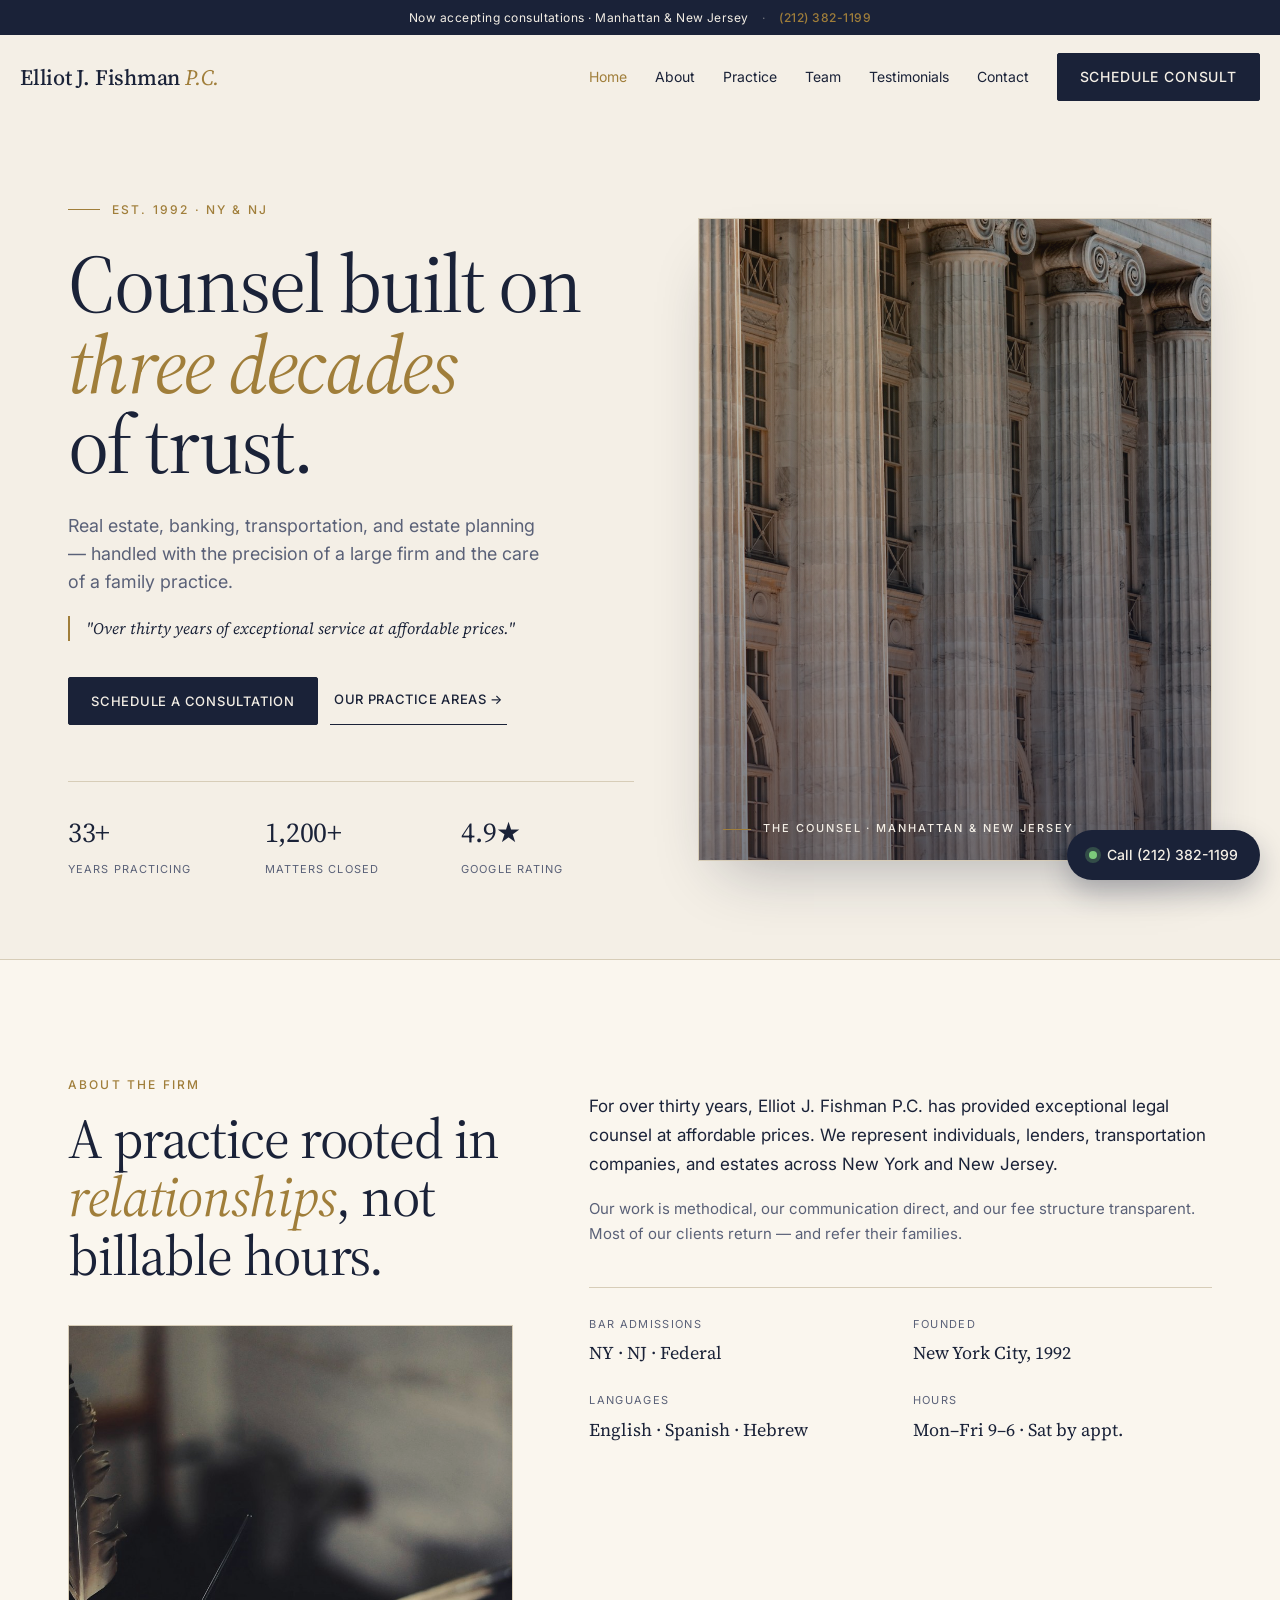
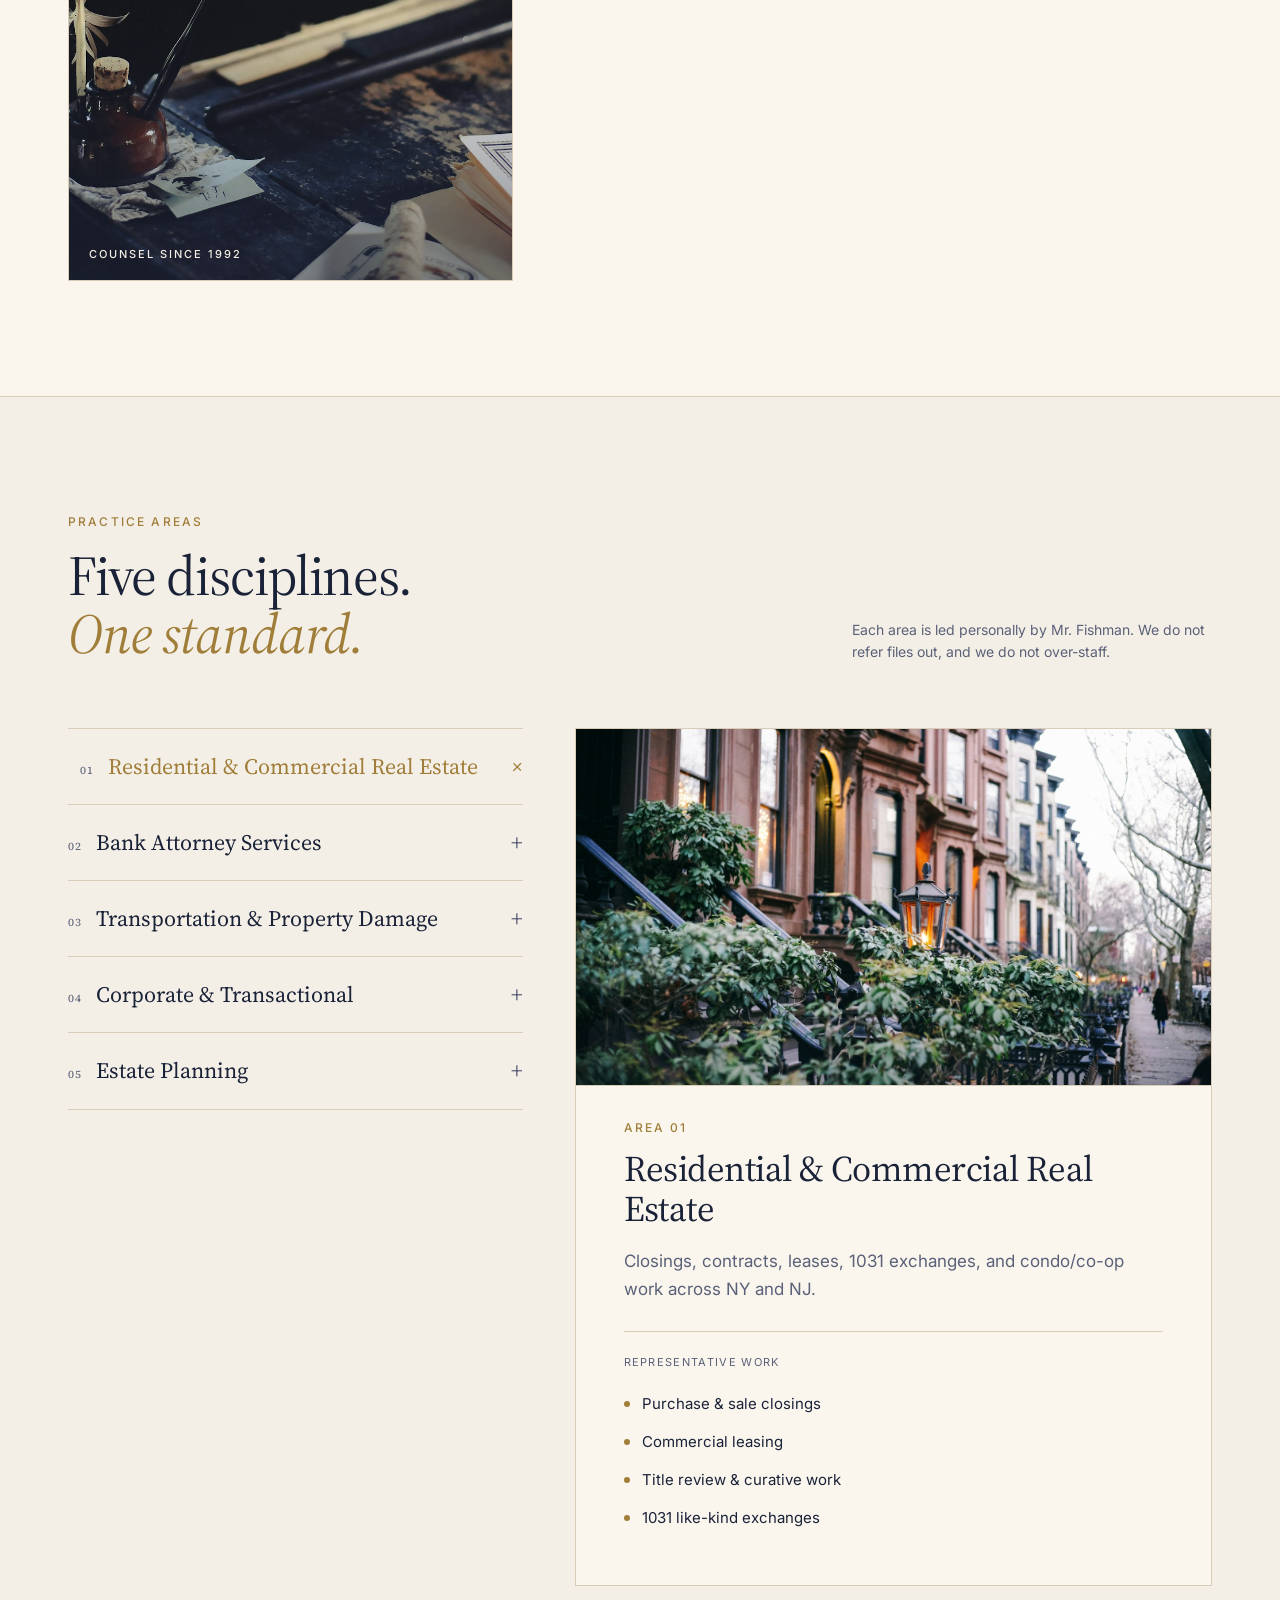
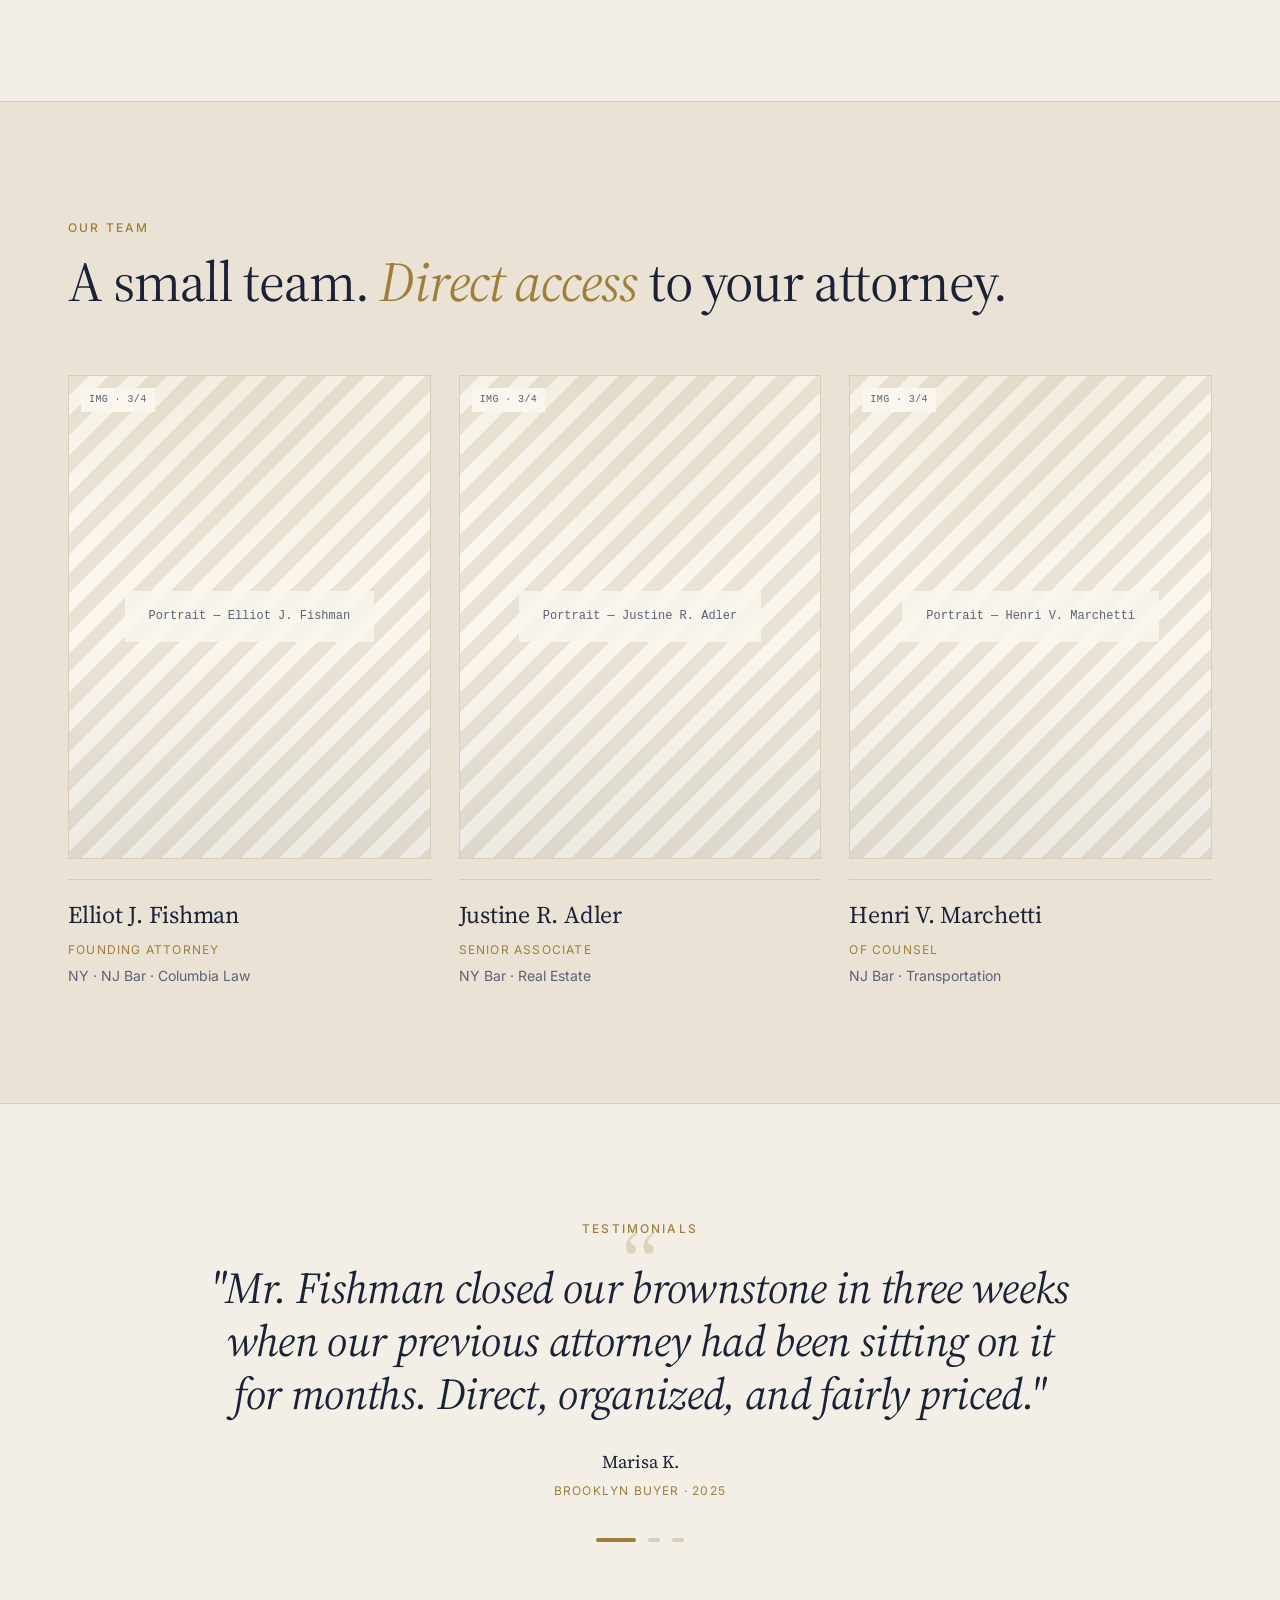
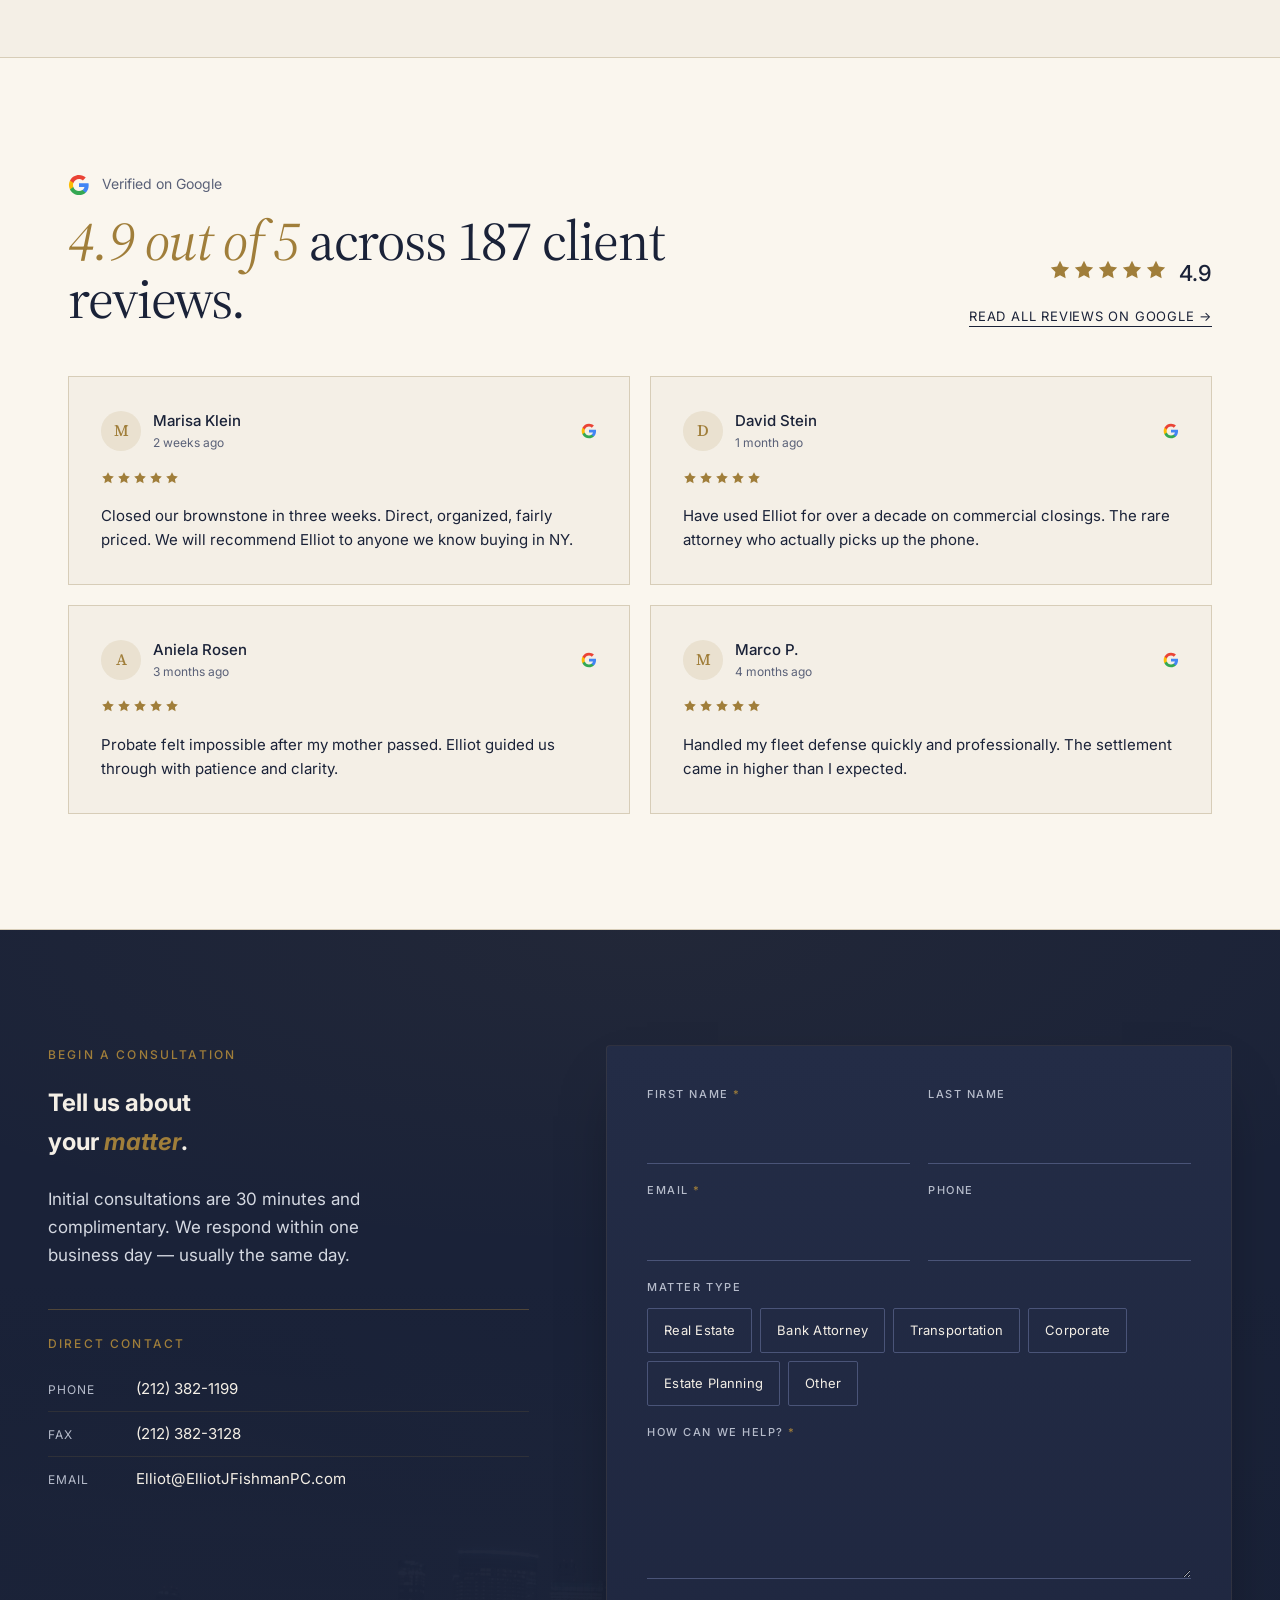
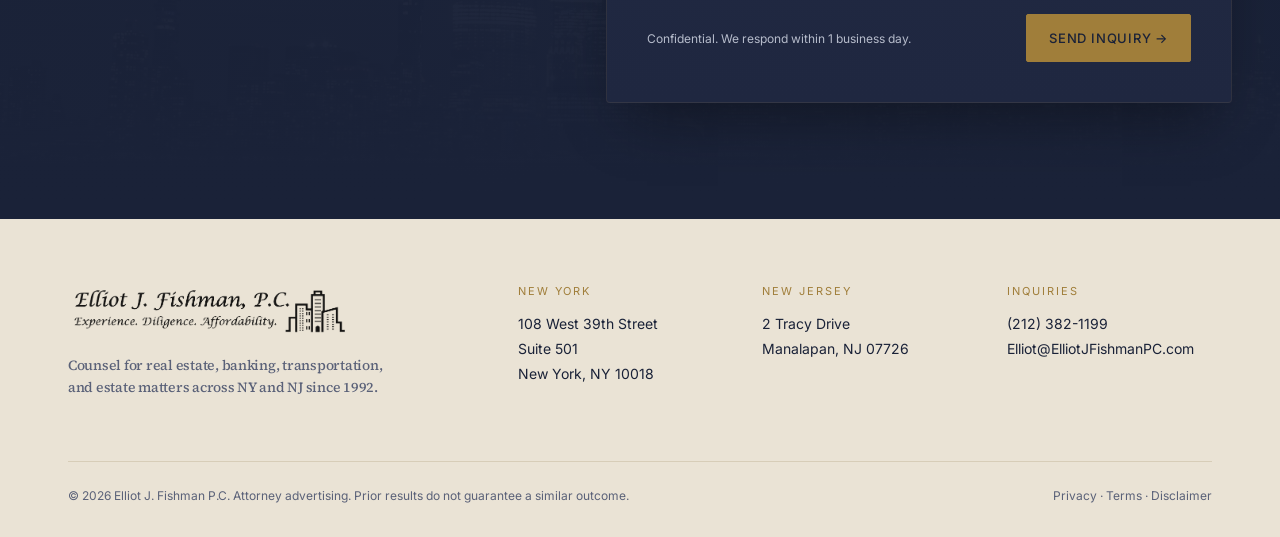
==== commit f1887072: "Replace hero image with courthouse columns photo Co-Authored-By: Claude Sonnet 4.6 <noreply@anthropi" ====
--- a/index.html
+++ b/index.html
@@ -55,7 +55,7 @@
       </div>
       <div class="image reveal">
         <figure class="hero-figure">
-          <img src="assets/img/wallpaper-law.webp" alt="Scales of justice in a courtroom" width="1920" height="1080" loading="eager" decoding="async" />
+          <img src="assets/img/courthouse-columns.jpg" alt="Courthouse columns, New York" width="1920" height="1280" loading="eager" decoding="async" />
           <figcaption><span class="rule"></span>The Counsel · Manhattan &amp; New Jersey</figcaption>
         </figure>
       </div>
--- a/assets/css/site.css
+++ b/assets/css/site.css
@@ -796,7 +796,7 @@
 .pagehead::before {
   content: "";
   position: absolute; inset: 0; z-index: -1;
-  background-image: url('../img/wallpaper-law.webp');
+  background-image: url('../img/courthouse-columns.jpg');
   background-position: right center;
   background-size: cover;
   background-repeat: no-repeat;
